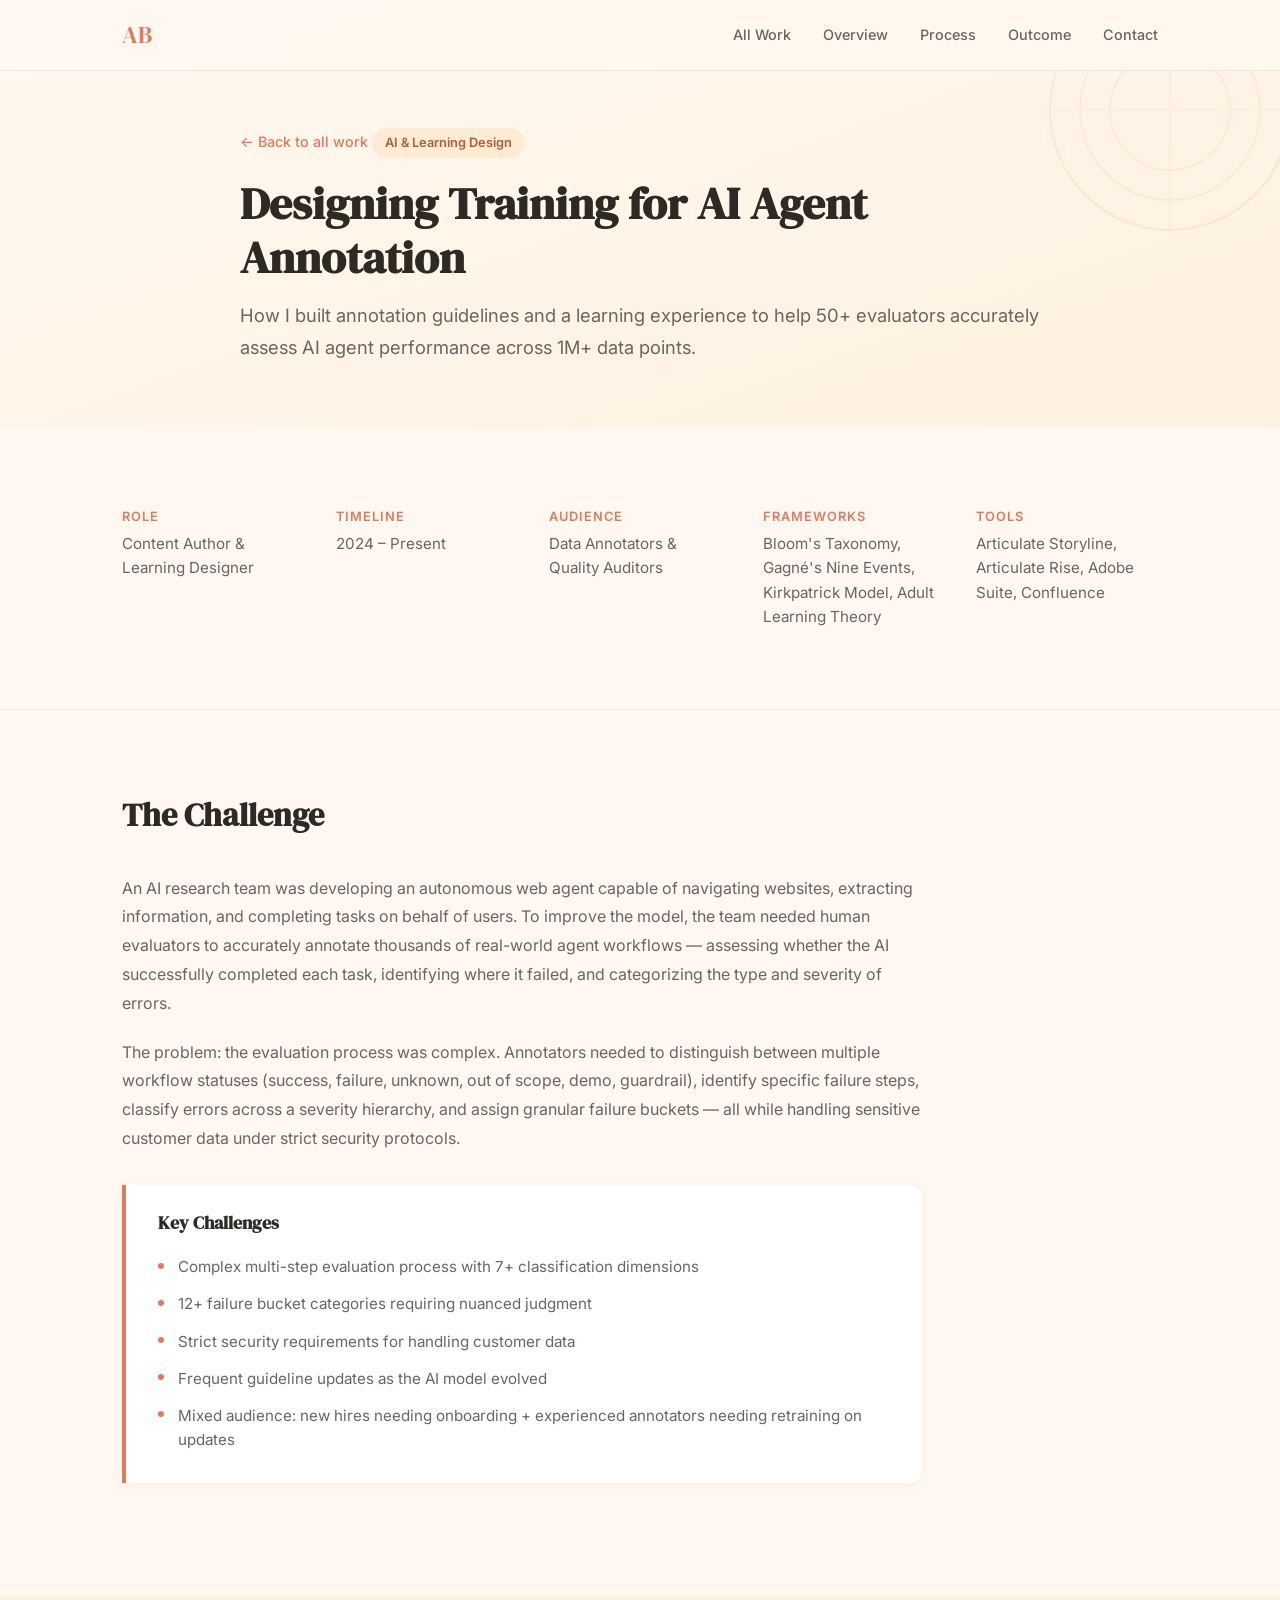
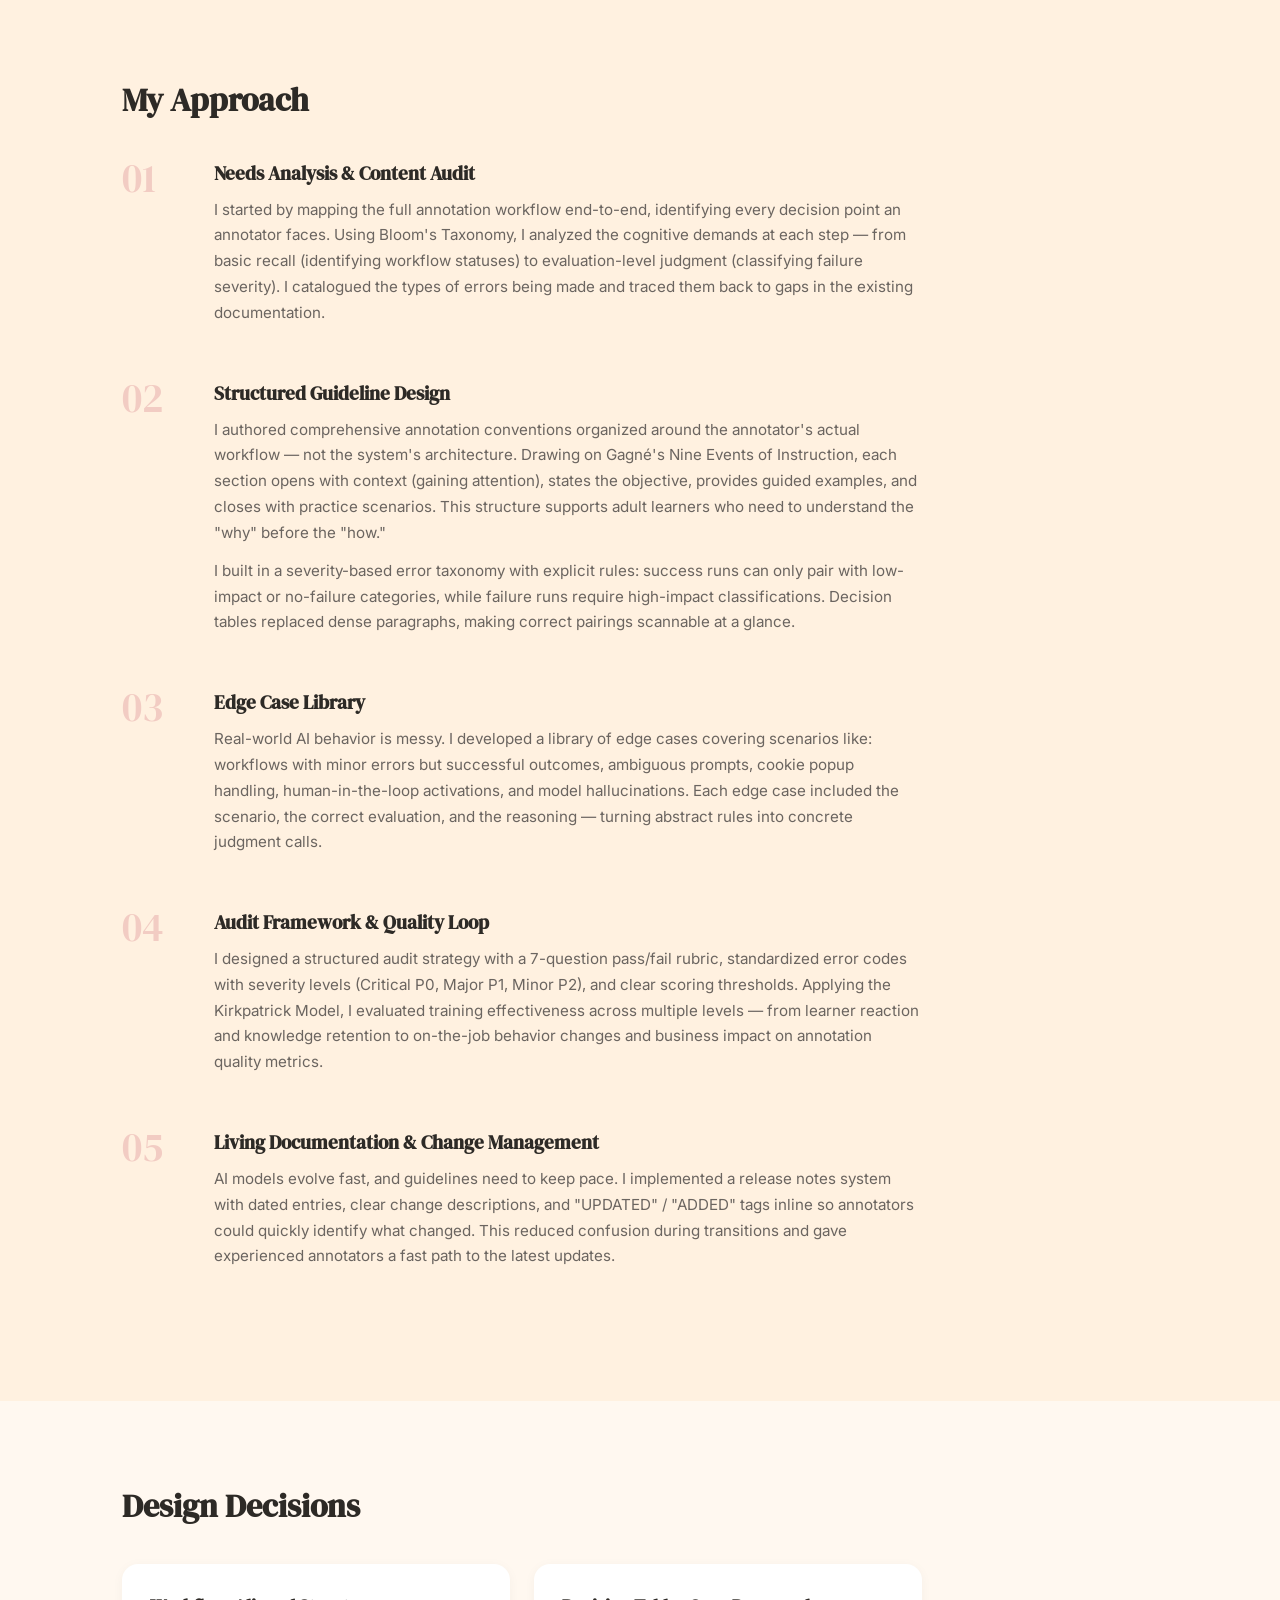
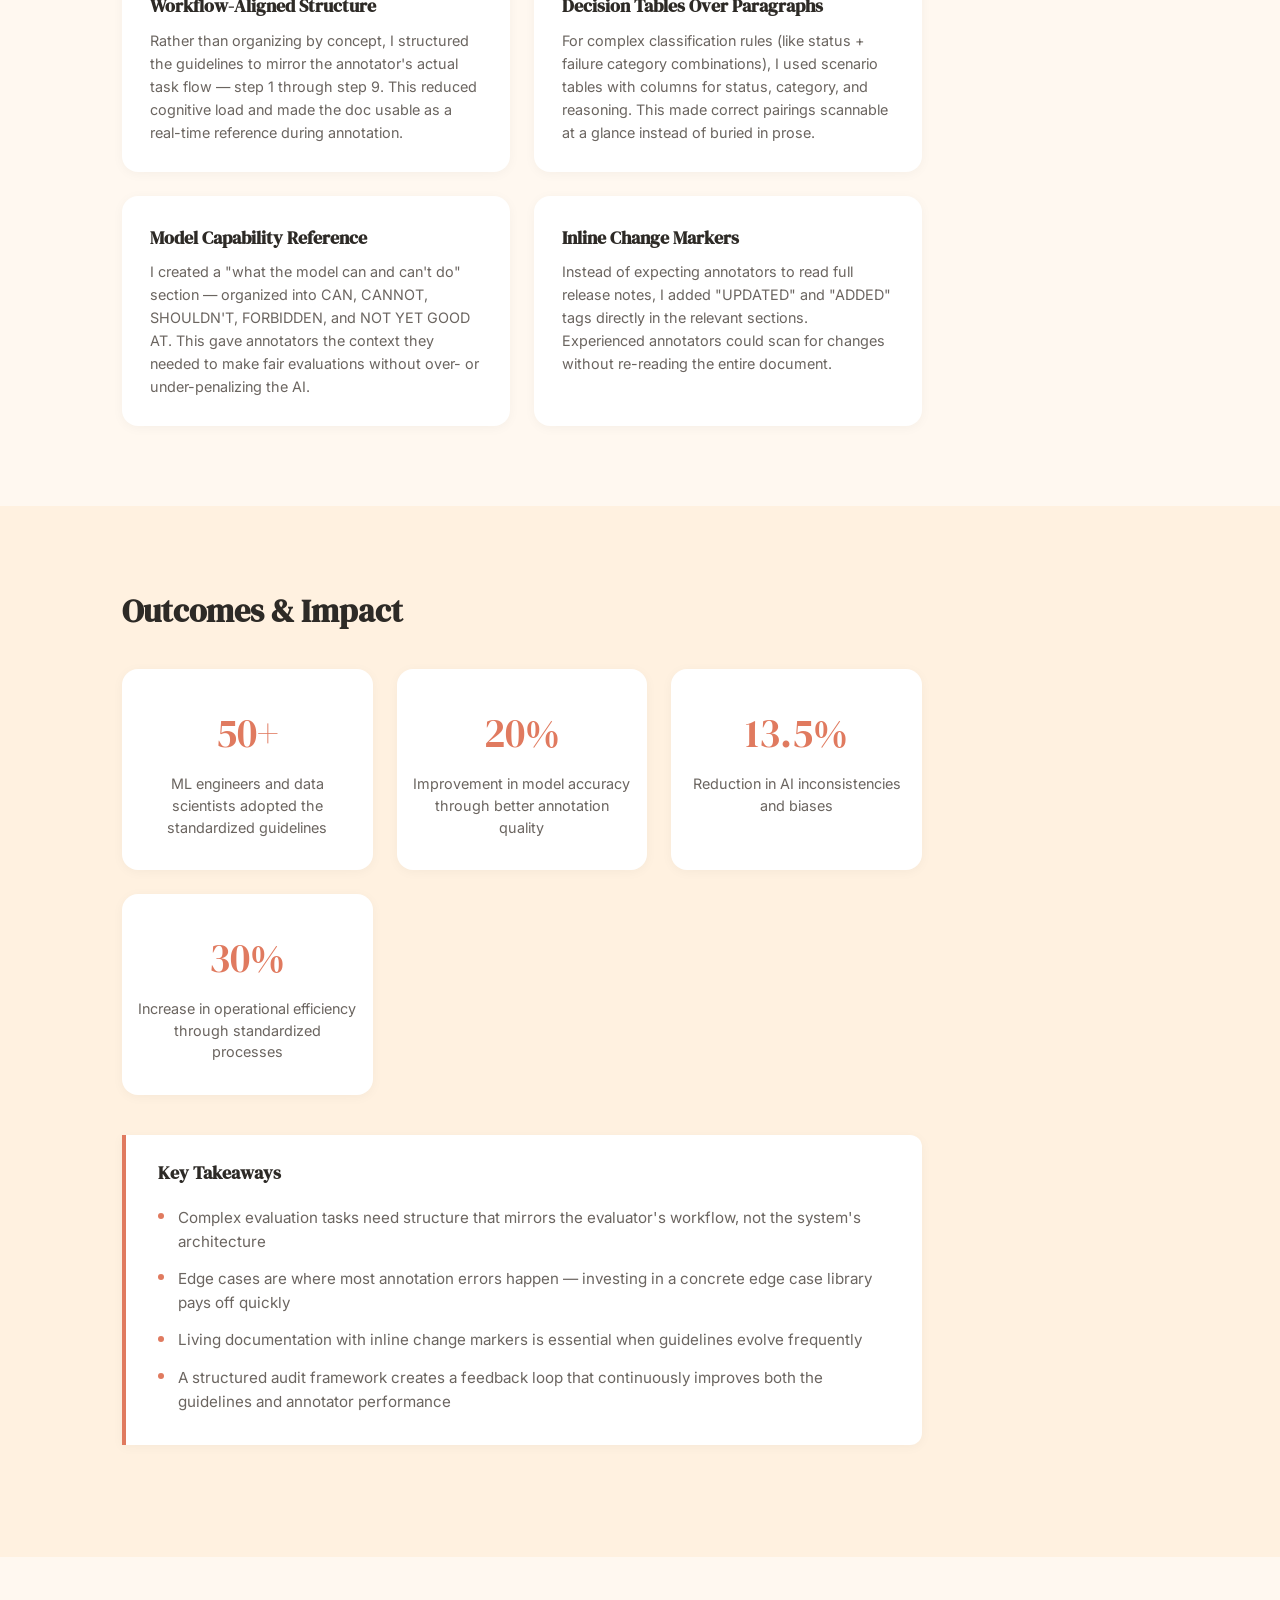
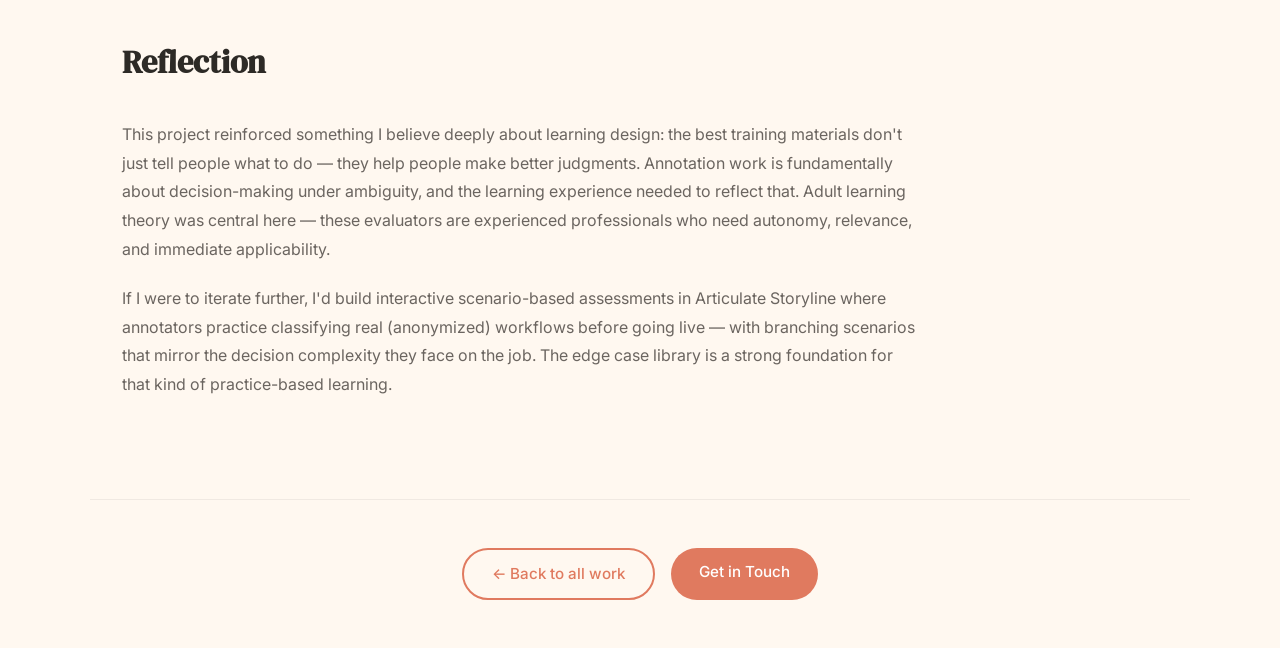
==== case-study-1.html @ 84cfc6dc "Add files via upload" ====
<!DOCTYPE html>
<html lang="en">
<head>
  <meta charset="UTF-8">
  <meta name="viewport" content="width=device-width, initial-scale=1.0">
  <title>Case Study: AI Agent Annotation Training | Anusha Batra</title>
  <link rel="stylesheet" href="styles.css">
  <link rel="stylesheet" href="case-study.css">
  <link rel="preconnect" href="https://fonts.googleapis.com">
  <link rel="preconnect" href="https://fonts.gstatic.com" crossorigin>
  <link href="https://fonts.googleapis.com/css2?family=DM+Serif+Display&family=Inter:wght@400;500;600&display=swap" rel="stylesheet">
</head>
<body>
  <nav class="navbar" aria-label="Main navigation">
    <div class="nav-container">
      <a href="index.html" class="nav-logo">AB</a>
      <ul class="nav-links">
        <li><a href="index.html#work">All Work</a></li>
        <li><a href="#overview">Overview</a></li>
        <li><a href="#process">Process</a></li>
        <li><a href="#outcome">Outcome</a></li>
        <li><a href="index.html#contact">Contact</a></li>
      </ul>
    </div>
  </nav>

  <header class="cs-hero">
    <div class="cs-hero-content">
      <a href="index.html#work" class="cs-back">&larr; Back to all work</a>
      <div class="cs-tag">AI &amp; Learning Design</div>
      <h1 class="cs-title">Designing Training for AI Agent Annotation</h1>
      <p class="cs-subtitle">How I built annotation guidelines and a learning experience to help 50+ evaluators accurately assess AI agent performance across 1M+ data points.</p>
    </div>
  </header>

  <section class="cs-meta">
    <div class="section-container">
      <div class="cs-meta-grid">
        <div class="cs-meta-item">
          <h3 class="cs-meta-label">Role</h3>
          <p>Content Author &amp; Learning Designer</p>
        </div>
        <div class="cs-meta-item">
          <h3 class="cs-meta-label">Timeline</h3>
          <p>2024 &ndash; Present</p>
        </div>
        <div class="cs-meta-item">
          <h3 class="cs-meta-label">Audience</h3>
          <p>Data Annotators &amp; Quality Auditors</p>
        </div>
        <div class="cs-meta-item">
          <h3 class="cs-meta-label">Frameworks</h3>
          <p>Bloom's Taxonomy, Gagn&eacute;'s Nine Events, Kirkpatrick Model, Adult Learning Theory</p>
        </div>
        <div class="cs-meta-item">
          <h3 class="cs-meta-label">Tools</h3>
          <p>Articulate Storyline, Articulate Rise, Adobe Suite, Confluence</p>
        </div>
      </div>
    </div>
  </section>

  <section class="cs-section" id="overview">
    <div class="section-container">
      <h2 class="cs-section-title">The Challenge</h2>
      <div class="cs-content">
        <p>
          An AI research team was developing an autonomous web agent capable of navigating websites, 
          extracting information, and completing tasks on behalf of users. To improve the model, the team 
          needed human evaluators to accurately annotate thousands of real-world agent workflows — assessing 
          whether the AI successfully completed each task, identifying where it failed, and categorizing 
          the type and severity of errors.
        </p>
        <p>
          The problem: the evaluation process was complex. Annotators needed to distinguish between 
          multiple workflow statuses (success, failure, unknown, out of scope, demo, guardrail), 
          identify specific failure steps, classify errors across a severity hierarchy, and assign 
          granular failure buckets — all while handling sensitive customer data under strict security 
          protocols.
        </p>

        <div class="cs-callout">
          <h3>Key Challenges</h3>
          <ul>
            <li>Complex multi-step evaluation process with 7+ classification dimensions</li>
            <li>12+ failure bucket categories requiring nuanced judgment</li>
            <li>Strict security requirements for handling customer data</li>
            <li>Frequent guideline updates as the AI model evolved</li>
            <li>Mixed audience: new hires needing onboarding + experienced annotators needing retraining on updates</li>
          </ul>
        </div>
      </div>
    </div>
  </section>

  <section class="cs-section cs-section-alt" id="process">
    <div class="section-container">
      <h2 class="cs-section-title">My Approach</h2>
      <div class="cs-content">

        <div class="cs-process-step">
          <div class="cs-step-number">01</div>
          <div class="cs-step-content">
            <h3>Needs Analysis &amp; Content Audit</h3>
            <p>
              I started by mapping the full annotation workflow end-to-end, identifying every decision 
              point an annotator faces. Using Bloom's Taxonomy, I analyzed the cognitive demands at each 
              step — from basic recall (identifying workflow statuses) to evaluation-level judgment 
              (classifying failure severity). I catalogued the types of errors being made and traced 
              them back to gaps in the existing documentation.
            </p>
          </div>
        </div>

        <div class="cs-process-step">
          <div class="cs-step-number">02</div>
          <div class="cs-step-content">
            <h3>Structured Guideline Design</h3>
            <p>
              I authored comprehensive annotation conventions organized around the annotator's actual 
              workflow — not the system's architecture. Drawing on Gagn&eacute;'s Nine Events of 
              Instruction, each section opens with context (gaining attention), states the objective, 
              provides guided examples, and closes with practice scenarios. This structure supports 
              adult learners who need to understand the "why" before the "how."
            </p>
            <p>
              I built in a severity-based error taxonomy with explicit rules: success runs can only 
              pair with low-impact or no-failure categories, while failure runs require high-impact 
              classifications. Decision tables replaced dense paragraphs, making correct pairings 
              scannable at a glance.
            </p>
          </div>
        </div>

        <div class="cs-process-step">
          <div class="cs-step-number">03</div>
          <div class="cs-step-content">
            <h3>Edge Case Library</h3>
            <p>
              Real-world AI behavior is messy. I developed a library of edge cases covering scenarios 
              like: workflows with minor errors but successful outcomes, ambiguous prompts, cookie popup 
              handling, human-in-the-loop activations, and model hallucinations. Each edge case included 
              the scenario, the correct evaluation, and the reasoning — turning abstract rules into 
              concrete judgment calls.
            </p>
          </div>
        </div>

        <div class="cs-process-step">
          <div class="cs-step-number">04</div>
          <div class="cs-step-content">
            <h3>Audit Framework &amp; Quality Loop</h3>
            <p>
              I designed a structured audit strategy with a 7-question pass/fail rubric, standardized 
              error codes with severity levels (Critical P0, Major P1, Minor P2), and clear scoring 
              thresholds. Applying the Kirkpatrick Model, I evaluated training effectiveness across 
              multiple levels — from learner reaction and knowledge retention to on-the-job behavior 
              changes and business impact on annotation quality metrics.
            </p>
          </div>
        </div>

        <div class="cs-process-step">
          <div class="cs-step-number">05</div>
          <div class="cs-step-content">
            <h3>Living Documentation &amp; Change Management</h3>
            <p>
              AI models evolve fast, and guidelines need to keep pace. I implemented a release notes 
              system with dated entries, clear change descriptions, and "UPDATED" / "ADDED" tags 
              inline so annotators could quickly identify what changed. This reduced confusion during 
              transitions and gave experienced annotators a fast path to the latest updates.
            </p>
          </div>
        </div>

      </div>
    </div>
  </section>

  <section class="cs-section" id="design">
    <div class="section-container">
      <h2 class="cs-section-title">Design Decisions</h2>
      <div class="cs-content">
        <div class="cs-design-grid">
          <div class="cs-design-card">
            <h3>Workflow-Aligned Structure</h3>
            <p>
              Rather than organizing by concept, I structured the guidelines to mirror the annotator's 
              actual task flow — step 1 through step 9. This reduced cognitive load and made the doc 
              usable as a real-time reference during annotation.
            </p>
          </div>
          <div class="cs-design-card">
            <h3>Decision Tables Over Paragraphs</h3>
            <p>
              For complex classification rules (like status + failure category combinations), I used 
              scenario tables with columns for status, category, and reasoning. This made correct 
              pairings scannable at a glance instead of buried in prose.
            </p>
          </div>
          <div class="cs-design-card">
            <h3>Model Capability Reference</h3>
            <p>
              I created a "what the model can and can't do" section — organized into CAN, CANNOT, 
              SHOULDN'T, FORBIDDEN, and NOT YET GOOD AT. This gave annotators the context they needed 
              to make fair evaluations without over- or under-penalizing the AI.
            </p>
          </div>
          <div class="cs-design-card">
            <h3>Inline Change Markers</h3>
            <p>
              Instead of expecting annotators to read full release notes, I added "UPDATED" and "ADDED" 
              tags directly in the relevant sections. Experienced annotators could scan for changes 
              without re-reading the entire document.
            </p>
          </div>
        </div>
      </div>
    </div>
  </section>

  <section class="cs-section cs-section-alt" id="outcome">
    <div class="section-container">
      <h2 class="cs-section-title">Outcomes &amp; Impact</h2>
      <div class="cs-content">
        <div class="cs-outcomes-grid">
          <div class="cs-outcome-card">
            <div class="cs-outcome-number">50+</div>
            <p>ML engineers and data scientists adopted the standardized guidelines</p>
          </div>
          <div class="cs-outcome-card">
            <div class="cs-outcome-number">20%</div>
            <p>Improvement in model accuracy through better annotation quality</p>
          </div>
          <div class="cs-outcome-card">
            <div class="cs-outcome-number">13.5%</div>
            <p>Reduction in AI inconsistencies and biases</p>
          </div>
          <div class="cs-outcome-card">
            <div class="cs-outcome-number">30%</div>
            <p>Increase in operational efficiency through standardized processes</p>
          </div>
        </div>

        <div class="cs-callout">
          <h3>Key Takeaways</h3>
          <ul>
            <li>Complex evaluation tasks need structure that mirrors the evaluator's workflow, not the system's architecture</li>
            <li>Edge cases are where most annotation errors happen — investing in a concrete edge case library pays off quickly</li>
            <li>Living documentation with inline change markers is essential when guidelines evolve frequently</li>
            <li>A structured audit framework creates a feedback loop that continuously improves both the guidelines and annotator performance</li>
          </ul>
        </div>
      </div>
    </div>
  </section>

  <section class="cs-section">
    <div class="section-container">
      <h2 class="cs-section-title">Reflection</h2>
      <div class="cs-content">
        <p>
          This project reinforced something I believe deeply about learning design: the best training 
          materials don't just tell people what to do — they help people make better judgments. 
          Annotation work is fundamentally about decision-making under ambiguity, and the learning 
          experience needed to reflect that. Adult learning theory was central here — these evaluators 
          are experienced professionals who need autonomy, relevance, and immediate applicability.
        </p>
        <p>
          If I were to iterate further, I'd build interactive scenario-based assessments in 
          Articulate Storyline where annotators practice classifying real (anonymized) workflows 
          before going live — with branching scenarios that mirror the decision complexity they 
          face on the job. The edge case library is a strong foundation for that kind of 
          practice-based learning.
        </p>
      </div>
    </div>
  </section>

  <footer class="cs-footer">
    <div class="section-container">
      <a href="index.html#work" class="btn btn-secondary">&larr; Back to all work</a>
      <a href="index.html#contact" class="btn btn-primary">Get in Touch</a>
    </div>
  </footer>
</body>
</html>
---- styles.css ----
/* === Reset & Base === */
*, *::before, *::after {
  margin: 0;
  padding: 0;
  box-sizing: border-box;
}

:root {
  --color-bg: #FFF8F0;
  --color-bg-warm: #FFF1E0;
  --color-text: #2D2A26;
  --color-text-light: #6B6560;
  --color-accent: #E07A5F;
  --color-accent-hover: #C4603F;
  --color-accent-soft: #F2CCC3;
  --color-card-bg: #FFFFFF;
  --color-tag-bg: #FDEBD3;
  --color-tag-text: #B85C38;
  --font-heading: 'DM Serif Display', serif;
  --font-body: 'Inter', sans-serif;
}

html {
  scroll-behavior: smooth;
}

body {
  font-family: var(--font-body);
  background-color: var(--color-bg);
  color: var(--color-text);
  line-height: 1.6;
}

/* === Navigation === */
.navbar {
  position: fixed;
  top: 0;
  width: 100%;
  background: rgba(255, 248, 240, 0.95);
  backdrop-filter: blur(10px);
  z-index: 100;
  border-bottom: 1px solid rgba(0,0,0,0.06);
}

.nav-container {
  max-width: 1100px;
  margin: 0 auto;
  padding: 1rem 2rem;
  display: flex;
  justify-content: space-between;
  align-items: center;
}

.nav-logo {
  font-family: var(--font-heading);
  font-size: 1.5rem;
  color: var(--color-accent);
  text-decoration: none;
}

.nav-links {
  list-style: none;
  display: flex;
  gap: 2rem;
}

.nav-links a {
  text-decoration: none;
  color: var(--color-text-light);
  font-size: 0.9rem;
  font-weight: 500;
  transition: color 0.2s;
}

.nav-links a:hover {
  color: var(--color-accent);
}

/* === Hero === */
.hero {
  min-height: 100vh;
  display: flex;
  align-items: center;
  justify-content: center;
  padding: 6rem 2rem 4rem;
  background: linear-gradient(160deg, var(--color-bg) 0%, var(--color-bg-warm) 100%);
  position: relative;
  overflow: hidden;
}

/* Desi-inspired paisley corner — top right */
.hero::before {
  content: '';
  position: absolute;
  top: -60px;
  right: -60px;
  width: 400px;
  height: 400px;
  opacity: 0.12;
  background-image: url("data:image/svg+xml,%3Csvg xmlns='http://www.w3.org/2000/svg' viewBox='0 0 200 200'%3E%3Cpath d='M100 10c-30 0-55 20-65 50-8 25 0 55 20 72s50 20 72 5c20-14 33-40 30-67C154 35 130 10 100 10zm0 20c20 0 38 15 43 35 5 22-3 45-22 55-18 10-40 8-53-5s-18-35-10-55C65 42 82 30 100 30z' fill='%23E07A5F'/%3E%3Ccircle cx='100' cy='75' r='12' fill='%23E07A5F'/%3E%3Cpath d='M100 55c-5 0-10 4-12 10-2 5 0 12 5 15s12 4 15 0 5-10 3-16c-2-5-6-9-11-9z' fill='%23E07A5F'/%3E%3Cpath d='M70 120c10 15 30 20 50 15' stroke='%23E07A5F' fill='none' stroke-width='2'/%3E%3Cpath d='M60 140c15 15 40 20 60 10' stroke='%23E07A5F' fill='none' stroke-width='1.5'/%3E%3C/svg%3E");
  background-repeat: no-repeat;
  background-size: contain;
  pointer-events: none;
}

/* Desi-inspired motif — bottom left */
.hero::after {
  content: '';
  position: absolute;
  bottom: -40px;
  left: -40px;
  width: 300px;
  height: 300px;
  opacity: 0.1;
  background-image: url("data:image/svg+xml,%3Csvg xmlns='http://www.w3.org/2000/svg' viewBox='0 0 200 200'%3E%3Ccircle cx='100' cy='100' r='80' stroke='%23E07A5F' fill='none' stroke-width='1.5'/%3E%3Ccircle cx='100' cy='100' r='60' stroke='%23E07A5F' fill='none' stroke-width='1'/%3E%3Ccircle cx='100' cy='100' r='40' stroke='%23E07A5F' fill='none' stroke-width='1'/%3E%3Ccircle cx='100' cy='100' r='20' stroke='%23E07A5F' fill='none' stroke-width='1'/%3E%3Cpath d='M100 20 L100 180 M20 100 L180 100 M35 35 L165 165 M165 35 L35 165' stroke='%23E07A5F' fill='none' stroke-width='0.8'/%3E%3Ccircle cx='100' cy='20' r='4' fill='%23E07A5F'/%3E%3Ccircle cx='100' cy='180' r='4' fill='%23E07A5F'/%3E%3Ccircle cx='20' cy='100' r='4' fill='%23E07A5F'/%3E%3Ccircle cx='180' cy='100' r='4' fill='%23E07A5F'/%3E%3Ccircle cx='35' cy='35' r='3' fill='%23E07A5F'/%3E%3Ccircle cx='165' cy='165' r='3' fill='%23E07A5F'/%3E%3Ccircle cx='165' cy='35' r='3' fill='%23E07A5F'/%3E%3Ccircle cx='35' cy='165' r='3' fill='%23E07A5F'/%3E%3C/svg%3E");
  background-repeat: no-repeat;
  background-size: contain;
  pointer-events: none;
  transform: rotate(15deg);
}

.hero-content {
  max-width: 700px;
  text-align: center;
}

.hero-greeting {
  font-size: 1.1rem;
  color: var(--color-accent);
  font-weight: 500;
  margin-bottom: 0.5rem;
}

.hero-name {
  font-family: var(--font-heading);
  font-size: 3.5rem;
  color: var(--color-text);
  margin-bottom: 0.5rem;
  line-height: 1.2;
}

.hero-title {
  font-size: 1.25rem;
  color: var(--color-accent);
  font-weight: 500;
  margin-bottom: 1.5rem;
}

.hero-bio {
  font-size: 1.05rem;
  color: var(--color-text-light);
  line-height: 1.8;
  margin-bottom: 2rem;
}

.hero-cta {
  display: flex;
  gap: 1rem;
  justify-content: center;
  flex-wrap: wrap;
}

/* === Buttons === */
.btn {
  display: inline-block;
  padding: 0.75rem 1.75rem;
  border-radius: 50px;
  text-decoration: none;
  font-size: 0.95rem;
  font-weight: 500;
  transition: all 0.2s;
}

.btn-primary {
  background: var(--color-accent);
  color: #fff;
}

.btn-primary:hover {
  background: var(--color-accent-hover);
  transform: translateY(-1px);
}

.btn-secondary {
  background: transparent;
  color: var(--color-accent);
  border: 2px solid var(--color-accent);
}

.btn-secondary:hover {
  background: var(--color-accent);
  color: #fff;
  transform: translateY(-1px);
}

/* === Sections === */
.section-container {
  max-width: 1100px;
  margin: 0 auto;
  padding: 5rem 2rem;
}

.section-title {
  font-family: var(--font-heading);
  font-size: 2.2rem;
  text-align: center;
  margin-bottom: 0.75rem;
  color: var(--color-text);
}

.section-subtitle {
  text-align: center;
  color: var(--color-text-light);
  margin-bottom: 3rem;
  font-size: 1.05rem;
}

/* === About Me === */
.about-me {
  background: var(--color-bg);
  position: relative;
  overflow: hidden;
}

/* Chai cup — right side */
.about-me::before {
  content: '';
  position: absolute;
  top: 30px;
  right: 40px;
  width: 160px;
  height: 160px;
  opacity: 0.2;
  background-image: url("data:image/svg+xml,%3Csvg xmlns='http://www.w3.org/2000/svg' viewBox='0 0 200 200'%3E%3C!-- saucer --%3E%3Cellipse cx='90' cy='170' rx='65' ry='12' fill='%23E07A5F'/%3E%3Cellipse cx='90' cy='167' rx='55' ry='8' fill='%23fff'/%3E%3C!-- cup body --%3E%3Cpath d='M50 100 Q48 145 60 160 Q75 172 105 172 Q120 172 130 160 Q142 145 140 100 Z' fill='%23E07A5F'/%3E%3Cpath d='M55 105 Q53 140 65 155 Q78 165 102 165 Q116 165 125 155 Q137 140 135 105 Z' fill='%23fff'/%3E%3C!-- handle --%3E%3Cpath d='M140 115 Q165 118 165 138 Q165 158 140 155' stroke='%23E07A5F' fill='none' stroke-width='5' stroke-linecap='round'/%3E%3C!-- steam --%3E%3Cpath d='M75 95 Q72 75 80 60 Q88 45 82 30' stroke='%23E07A5F' fill='none' stroke-width='2' stroke-linecap='round' opacity='0.5'/%3E%3Cpath d='M95 92 Q92 70 100 55 Q108 40 102 25' stroke='%23E07A5F' fill='none' stroke-width='2' stroke-linecap='round' opacity='0.4'/%3E%3Cpath d='M115 95 Q112 78 118 63 Q124 48 118 35' stroke='%23E07A5F' fill='none' stroke-width='2' stroke-linecap='round' opacity='0.3'/%3E%3C/svg%3E");
  background-repeat: no-repeat;
  background-size: contain;
  pointer-events: none;
}

/* Stacked books — bottom left */
.about-me::after {
  content: '';
  position: absolute;
  bottom: 10px;
  left: 25px;
  width: 200px;
  height: 200px;
  opacity: 0.18;
  background-image: url("data:image/svg+xml,%3Csvg xmlns='http://www.w3.org/2000/svg' viewBox='0 0 220 220'%3E%3C!-- standing book 1 tall --%3E%3Crect x='20' y='40' width='18' height='140' rx='2' fill='%23E07A5F'/%3E%3Crect x='23' y='45' width='12' height='130' rx='1' fill='%23fff' opacity='0.25'/%3E%3Cline x1='29' y1='55' x2='29' y2='80' stroke='%23fff' stroke-width='1' opacity='0.4'/%3E%3C!-- standing book 2 medium --%3E%3Crect x='42' y='60' width='20' height='120' rx='2' fill='%23E07A5F' opacity='0.85'/%3E%3Crect x='45' y='65' width='14' height='110' rx='1' fill='%23fff' opacity='0.25'/%3E%3Cline x1='52' y1='75' x2='52' y2='95' stroke='%23fff' stroke-width='1' opacity='0.4'/%3E%3C!-- standing book 3 tallest --%3E%3Crect x='66' y='30' width='16' height='150' rx='2' fill='%23E07A5F' opacity='0.7'/%3E%3Crect x='69' y='35' width='10' height='140' rx='1' fill='%23fff' opacity='0.25'/%3E%3C!-- standing book 4 short --%3E%3Crect x='86' y='80' width='22' height='100' rx='2' fill='%23E07A5F' opacity='0.9'/%3E%3Crect x='89' y='85' width='16' height='90' rx='1' fill='%23fff' opacity='0.25'/%3E%3Cline x1='97' y1='95' x2='97' y2='115' stroke='%23fff' stroke-width='1' opacity='0.4'/%3E%3C!-- standing book 5 leaning slightly --%3E%3Crect x='110' y='45' width='17' height='135' rx='2' fill='%23E07A5F' opacity='0.75' transform='rotate(3 118 112)'/%3E%3Crect x='113' y='50' width='11' height='125' rx='1' fill='%23fff' opacity='0.25' transform='rotate(3 118 112)'/%3E%3C!-- one book leaning against the row --%3E%3Crect x='130' y='55' width='16' height='130' rx='2' fill='%23E07A5F' opacity='0.6' transform='rotate(12 138 120)'/%3E%3Crect x='133' y='60' width='10' height='120' rx='1' fill='%23fff' opacity='0.2' transform='rotate(12 138 120)'/%3E%3C!-- shelf line --%3E%3Cline x1='10' y1='180' x2='175' y2='180' stroke='%23E07A5F' stroke-width='2' opacity='0.5'/%3E%3C/svg%3E");
  background-repeat: no-repeat;
  background-size: contain;
  pointer-events: none;
}

.about-grid {
  max-width: 700px;
}

.about-text p {
  color: var(--color-text-light);
  font-size: 1rem;
  line-height: 1.8;
  margin-bottom: 1rem;
}

.about-text p:last-child {
  margin-bottom: 0;
}

/* === Design Process === */
.process {
  background: var(--color-bg);
  position: relative;
  overflow: hidden;
}

.process::before {
  content: '';
  position: absolute;
  top: -30px;
  right: -30px;
  width: 200px;
  height: 200px;
  opacity: 0.07;
  background-image: url("data:image/svg+xml,%3Csvg xmlns='http://www.w3.org/2000/svg' viewBox='0 0 100 100'%3E%3Cpath d='M50 90 Q25 70 25 45 Q25 20 50 10 Q75 20 75 45 Q75 70 50 90z' stroke='%23E07A5F' fill='none' stroke-width='1.2'/%3E%3Cpath d='M50 75 Q35 60 35 45 Q35 28 50 22 Q65 28 65 45 Q65 60 50 75z' stroke='%23E07A5F' fill='none' stroke-width='0.8'/%3E%3Ccircle cx='50' cy='45' r='5' fill='%23E07A5F'/%3E%3C/svg%3E");
  background-repeat: no-repeat;
  background-size: contain;
  pointer-events: none;
}

.process-track {
  display: flex;
  align-items: flex-start;
  justify-content: center;
  gap: 0;
  margin-top: 2rem;
  flex-wrap: wrap;
}

.process-step {
  display: flex;
  flex-direction: column;
  align-items: center;
  text-align: center;
  max-width: 170px;
  flex: 0 0 auto;
}

.process-icon {
  width: 64px;
  height: 64px;
  border-radius: 50%;
  background: var(--color-bg-warm);
  display: flex;
  align-items: center;
  justify-content: center;
  margin-bottom: 1rem;
  color: var(--color-accent);
  transition: transform 0.2s, background 0.2s;
}

.process-icon svg {
  width: 32px;
  height: 32px;
}

.process-step:hover .process-icon {
  transform: scale(1.1);
  background: var(--color-accent-soft);
}

.process-label {
  font-family: var(--font-heading);
  font-size: 1.1rem;
  margin-bottom: 0.4rem;
  color: var(--color-text);
}

.process-desc {
  font-size: 0.85rem;
  color: var(--color-text-light);
  line-height: 1.5;
}

.process-connector {
  width: 40px;
  height: 2px;
  background: var(--color-accent-soft);
  margin-top: 32px;
  flex-shrink: 0;
}

@media (max-width: 768px) {
  .process-track {
    flex-direction: column;
    align-items: center;
    gap: 1rem;
  }

  .process-connector {
    width: 2px;
    height: 30px;
    margin-top: 0;
  }

  .process-step {
    max-width: 250px;
  }
}

/* === Case Studies === */
.work {
  background: var(--color-bg-warm);
  position: relative;
  overflow: hidden;
}

/* Repeating jali / jaali lattice pattern across work section */
.work::before {
  content: '';
  position: absolute;
  top: 0;
  left: 0;
  width: 100%;
  height: 100%;
  opacity: 0.07;
  background-image: url("data:image/svg+xml,%3Csvg xmlns='http://www.w3.org/2000/svg' width='80' height='80' viewBox='0 0 80 80'%3E%3Cpath d='M40 0 C40 22 22 40 0 40 C22 40 40 58 40 80 C40 58 58 40 80 40 C58 40 40 22 40 0z' fill='%23E07A5F'/%3E%3C/svg%3E");
  background-size: 80px 80px;
  pointer-events: none;
}

.case-studies-grid {
  display: grid;
  grid-template-columns: repeat(auto-fit, minmax(300px, 1fr));
  gap: 2rem;
}

.case-card {
  background: var(--color-card-bg);
  border-radius: 16px;
  padding: 2rem;
  transition: transform 0.2s, box-shadow 0.2s;
  box-shadow: 0 2px 12px rgba(0,0,0,0.04);
}

.case-card:hover {
  transform: translateY(-4px);
  box-shadow: 0 8px 24px rgba(0,0,0,0.08);
}

.case-tag {
  display: inline-block;
  background: var(--color-tag-bg);
  color: var(--color-tag-text);
  font-size: 0.8rem;
  font-weight: 600;
  padding: 0.3rem 0.8rem;
  border-radius: 20px;
  margin-bottom: 1rem;
}

.case-title {
  font-family: var(--font-heading);
  font-size: 1.3rem;
  margin-bottom: 0.75rem;
}

.case-summary {
  color: var(--color-text-light);
  font-size: 0.95rem;
  line-height: 1.7;
  margin-bottom: 1rem;
}

.case-link {
  color: var(--color-accent);
  font-weight: 500;
  font-size: 0.9rem;
}

/* === Skills === */
.skills {
  position: relative;
  overflow: hidden;
}

/* Mehndi-inspired vine pattern — top left */
.skills::before {
  content: '';
  position: absolute;
  top: 20px;
  left: -20px;
  width: 280px;
  height: 280px;
  opacity: 0.08;
  background-image: url("data:image/svg+xml,%3Csvg xmlns='http://www.w3.org/2000/svg' viewBox='0 0 200 200'%3E%3Cpath d='M30 180 Q50 140 40 100 Q30 60 60 40 Q90 20 100 60 Q110 20 140 40 Q170 60 160 100 Q150 140 170 180' stroke='%23E07A5F' fill='none' stroke-width='1.5'/%3E%3Ccircle cx='60' cy='40' r='5' fill='%23E07A5F'/%3E%3Ccircle cx='140' cy='40' r='5' fill='%23E07A5F'/%3E%3Ccircle cx='100' cy='60' r='6' fill='%23E07A5F'/%3E%3Cpath d='M80 80 Q100 70 120 80' stroke='%23E07A5F' fill='none' stroke-width='1'/%3E%3Cpath d='M70 110 Q100 95 130 110' stroke='%23E07A5F' fill='none' stroke-width='1'/%3E%3Cpath d='M60 140 Q100 120 140 140' stroke='%23E07A5F' fill='none' stroke-width='1'/%3E%3Ccircle cx='40' cy='100' r='3' fill='%23E07A5F'/%3E%3Ccircle cx='160' cy='100' r='3' fill='%23E07A5F'/%3E%3Ccircle cx='100' cy='150' r='4' fill='%23E07A5F'/%3E%3C/svg%3E");
  background-repeat: no-repeat;
  background-size: contain;
  pointer-events: none;
}

/* Lotus motif — bottom right */
.skills::after {
  content: '';
  position: absolute;
  bottom: -30px;
  right: -20px;
  width: 220px;
  height: 220px;
  opacity: 0.07;
  background-image: url("data:image/svg+xml,%3Csvg xmlns='http://www.w3.org/2000/svg' viewBox='0 0 200 200'%3E%3Cpath d='M100 140 Q80 100 100 60 Q120 100 100 140z' fill='%23E07A5F'/%3E%3Cpath d='M100 140 Q60 110 70 60 Q90 90 100 140z' fill='%23E07A5F'/%3E%3Cpath d='M100 140 Q140 110 130 60 Q110 90 100 140z' fill='%23E07A5F'/%3E%3Cpath d='M100 140 Q40 120 40 80 Q70 100 100 140z' fill='%23E07A5F'/%3E%3Cpath d='M100 140 Q160 120 160 80 Q130 100 100 140z' fill='%23E07A5F'/%3E%3Ccircle cx='100' cy='55' r='4' fill='%23E07A5F'/%3E%3C/svg%3E");
  background-repeat: no-repeat;
  background-size: contain;
  pointer-events: none;
}

.skills-grid {
  display: grid;
  grid-template-columns: repeat(auto-fit, minmax(250px, 1fr));
  gap: 2rem;
  margin-top: 2rem;
}

.skill-group {
  background: var(--color-card-bg);
  border-radius: 16px;
  padding: 2rem;
  box-shadow: 0 2px 12px rgba(0,0,0,0.04);
}

.skill-group-title {
  font-family: var(--font-heading);
  font-size: 1.15rem;
  margin-bottom: 1rem;
  color: var(--color-accent);
}

.skill-list {
  list-style: none;
}

.skill-list li {
  padding: 0.4rem 0;
  color: var(--color-text-light);
  font-size: 0.95rem;
  border-bottom: 1px solid rgba(0,0,0,0.04);
}

.skill-list li:last-child {
  border-bottom: none;
}

/* === Experience Timeline === */
.experience {
  background: var(--color-bg-warm);
  position: relative;
  overflow: hidden;
}

/* Paisley vine — top left of experience */
.experience::before {
  content: '';
  position: absolute;
  top: 10px;
  left: -30px;
  width: 200px;
  height: 200px;
  opacity: 0.08;
  background-image: url("data:image/svg+xml,%3Csvg xmlns='http://www.w3.org/2000/svg' viewBox='0 0 200 200'%3E%3Cpath d='M100 180 Q60 150 50 100 Q40 50 80 30 Q120 10 140 50 Q160 90 130 130 Q100 170 100 180z' stroke='%23E07A5F' fill='none' stroke-width='1.5'/%3E%3Cpath d='M100 160 Q70 140 65 100 Q60 60 90 45 Q120 30 130 60 Q140 90 120 120 Q100 150 100 160z' stroke='%23E07A5F' fill='none' stroke-width='1'/%3E%3Ccircle cx='90' cy='70' r='5' fill='%23E07A5F'/%3E%3Ccircle cx='110' cy='90' r='3' fill='%23E07A5F'/%3E%3C/svg%3E");
  background-repeat: no-repeat;
  background-size: contain;
  pointer-events: none;
}

/* Small rangoli-inspired dots pattern */
.experience::after {
  content: '';
  position: absolute;
  bottom: 20px;
  right: 30px;
  width: 250px;
  height: 250px;
  opacity: 0.1;
  background-image: url("data:image/svg+xml,%3Csvg xmlns='http://www.w3.org/2000/svg' viewBox='0 0 100 100'%3E%3Ccircle cx='50' cy='50' r='3' fill='%23E07A5F'/%3E%3Ccircle cx='50' cy='30' r='2.5' fill='%23E07A5F'/%3E%3Ccircle cx='50' cy='70' r='2.5' fill='%23E07A5F'/%3E%3Ccircle cx='30' cy='50' r='2.5' fill='%23E07A5F'/%3E%3Ccircle cx='70' cy='50' r='2.5' fill='%23E07A5F'/%3E%3Ccircle cx='36' cy='36' r='2' fill='%23E07A5F'/%3E%3Ccircle cx='64' cy='36' r='2' fill='%23E07A5F'/%3E%3Ccircle cx='36' cy='64' r='2' fill='%23E07A5F'/%3E%3Ccircle cx='64' cy='64' r='2' fill='%23E07A5F'/%3E%3Ccircle cx='50' cy='15' r='1.5' fill='%23E07A5F'/%3E%3Ccircle cx='50' cy='85' r='1.5' fill='%23E07A5F'/%3E%3Ccircle cx='15' cy='50' r='1.5' fill='%23E07A5F'/%3E%3Ccircle cx='85' cy='50' r='1.5' fill='%23E07A5F'/%3E%3C/svg%3E");
  background-repeat: no-repeat;
  background-size: contain;
  pointer-events: none;
}

.timeline {
  max-width: 600px;
  margin: 2rem auto 0;
}

.timeline-item {
  padding: 1.5rem 0;
  border-bottom: 1px solid rgba(0,0,0,0.06);
}

.timeline-item:last-child {
  border-bottom: none;
}

.timeline-date {
  font-size: 0.85rem;
  color: var(--color-accent);
  font-weight: 500;
  margin-bottom: 0.25rem;
}

.timeline-role {
  font-family: var(--font-heading);
  font-size: 1.15rem;
  margin-bottom: 0.2rem;
}

.timeline-company {
  color: var(--color-text-light);
  font-size: 0.95rem;
}

.timeline-desc {
  color: var(--color-text-light);
  font-size: 0.85rem;
  margin-top: 0.4rem;
  line-height: 1.5;
  opacity: 0.85;
}

/* === Education === */
.education {
  position: relative;
  overflow: hidden;
}

/* Diya / lamp motif — center background */
.education::before {
  content: '';
  position: absolute;
  top: 50%;
  left: 50%;
  transform: translate(-50%, -50%);
  width: 300px;
  height: 300px;
  opacity: 0.05;
  background-image: url("data:image/svg+xml,%3Csvg xmlns='http://www.w3.org/2000/svg' viewBox='0 0 200 200'%3E%3Cellipse cx='100' cy='140' rx='50' ry='15' stroke='%23E07A5F' fill='none' stroke-width='1.5'/%3E%3Cpath d='M70 140 Q60 100 80 70 Q100 40 120 70 Q140 100 130 140' stroke='%23E07A5F' fill='none' stroke-width='1.5'/%3E%3Cpath d='M100 70 L100 40 M95 45 Q100 30 105 45' stroke='%23E07A5F' fill='none' stroke-width='1'/%3E%3Ccircle cx='100' cy='30' r='6' fill='%23E07A5F'/%3E%3Cpath d='M85 100 Q100 90 115 100' stroke='%23E07A5F' fill='none' stroke-width='0.8'/%3E%3Cpath d='M80 115 Q100 105 120 115' stroke='%23E07A5F' fill='none' stroke-width='0.8'/%3E%3C/svg%3E");
  background-repeat: no-repeat;
  background-size: contain;
  pointer-events: none;
}

/* Small paisley — right side */
.education::after {
  content: '';
  position: absolute;
  top: 10px;
  right: 20px;
  width: 150px;
  height: 150px;
  opacity: 0.07;
  background-image: url("data:image/svg+xml,%3Csvg xmlns='http://www.w3.org/2000/svg' viewBox='0 0 100 100'%3E%3Cpath d='M50 90 Q25 70 25 45 Q25 20 50 10 Q75 20 75 45 Q75 70 50 90z' stroke='%23E07A5F' fill='none' stroke-width='1.2'/%3E%3Cpath d='M50 75 Q35 60 35 45 Q35 28 50 22 Q65 28 65 45 Q65 60 50 75z' stroke='%23E07A5F' fill='none' stroke-width='0.8'/%3E%3Ccircle cx='50' cy='45' r='5' fill='%23E07A5F'/%3E%3C/svg%3E");
  background-repeat: no-repeat;
  background-size: contain;
  pointer-events: none;
}

.edu-grid {
  display: grid;
  grid-template-columns: repeat(auto-fit, minmax(300px, 1fr));
  gap: 2rem;
  margin-top: 2rem;
}

.edu-item {
  text-align: center;
}

.edu-degree {
  font-family: var(--font-heading);
  font-size: 1.15rem;
  margin-bottom: 0.3rem;
}

.edu-school {
  color: var(--color-text-light);
  font-size: 0.95rem;
}

.edu-note {
  color: var(--color-accent);
  font-size: 0.85rem;
  font-weight: 500;
  margin-top: 0.3rem;
}

/* === Brands === */
.brands {
  position: relative;
  overflow: hidden;
}

.brands-grid {
  display: flex;
  flex-wrap: wrap;
  justify-content: center;
  align-items: center;
  gap: 2.5rem 3.5rem;
  margin-top: 2.5rem;
}

.brand-item {
  font-family: var(--font-heading);
  font-size: 1.4rem;
  color: var(--color-text);
  opacity: 0.55;
  transition: opacity 0.3s;
  white-space: nowrap;
  animation: brandFloat 4s ease-in-out infinite;
}

.brand-item:nth-child(1) { animation-delay: 0s; }
.brand-item:nth-child(2) { animation-delay: 0.7s; }
.brand-item:nth-child(3) { animation-delay: 1.4s; }
.brand-item:nth-child(4) { animation-delay: 2.1s; }
.brand-item:nth-child(5) { animation-delay: 2.8s; }
.brand-item:nth-child(6) { animation-delay: 3.5s; }

.brand-item:hover {
  opacity: 0.85;
}

@keyframes brandFloat {
  0%, 100% { transform: translateY(0); }
  50% { transform: translateY(-6px); }
}

/* === Footer === */
.footer {
  background: var(--color-text);
  color: #fff;
  position: relative;
  overflow: hidden;
}

/* Subtle mandala in footer — left corner */
.footer::before {
  content: '';
  position: absolute;
  top: -50px;
  left: -50px;
  width: 250px;
  height: 250px;
  opacity: 0.08;
  background-image: url("data:image/svg+xml,%3Csvg xmlns='http://www.w3.org/2000/svg' viewBox='0 0 200 200'%3E%3Ccircle cx='100' cy='100' r='90' stroke='%23fff' fill='none' stroke-width='1'/%3E%3Ccircle cx='100' cy='100' r='70' stroke='%23fff' fill='none' stroke-width='1'/%3E%3Ccircle cx='100' cy='100' r='50' stroke='%23fff' fill='none' stroke-width='1'/%3E%3Cpath d='M100 10 Q130 50 100 100 Q70 50 100 10z' fill='%23fff'/%3E%3Cpath d='M100 190 Q130 150 100 100 Q70 150 100 190z' fill='%23fff'/%3E%3Cpath d='M10 100 Q50 130 100 100 Q50 70 10 100z' fill='%23fff'/%3E%3Cpath d='M190 100 Q150 130 100 100 Q150 70 190 100z' fill='%23fff'/%3E%3C/svg%3E");
  background-repeat: no-repeat;
  background-size: contain;
  pointer-events: none;
}

/* Rangoli star — right corner */
.footer::after {
  content: '';
  position: absolute;
  bottom: -40px;
  right: -40px;
  width: 220px;
  height: 220px;
  opacity: 0.06;
  background-image: url("data:image/svg+xml,%3Csvg xmlns='http://www.w3.org/2000/svg' viewBox='0 0 200 200'%3E%3Cpolygon points='100,10 120,80 190,80 135,120 155,190 100,150 45,190 65,120 10,80 80,80' stroke='%23fff' fill='none' stroke-width='1'/%3E%3Cpolygon points='100,30 115,80 170,80 125,110 140,170 100,140 60,170 75,110 30,80 85,80' stroke='%23fff' fill='none' stroke-width='0.8'/%3E%3Ccircle cx='100' cy='100' r='10' stroke='%23fff' fill='none' stroke-width='1'/%3E%3Ccircle cx='100' cy='100' r='4' fill='%23fff'/%3E%3C/svg%3E");
  background-repeat: no-repeat;
  background-size: contain;
  pointer-events: none;
}

.footer .section-title {
  color: #fff;
}

.footer-text {
  text-align: center;
  color: rgba(255,255,255,0.7);
  margin-bottom: 2rem;
  font-size: 1.05rem;
}

.footer-links {
  display: flex;
  gap: 1rem;
  justify-content: center;
  flex-wrap: wrap;
  margin-bottom: 3rem;
}

.footer .btn-primary {
  background: var(--color-accent);
}

.footer .btn-secondary {
  color: #fff;
  border-color: rgba(255,255,255,0.3);
}

.footer .btn-secondary:hover {
  background: rgba(255,255,255,0.1);
  color: #fff;
}

.footer-copy {
  text-align: center;
  font-size: 0.8rem;
  color: rgba(255,255,255,0.4);
}

/* === Responsive === */
@media (max-width: 768px) {
  .hero-name {
    font-size: 2.5rem;
  }

  .nav-links {
    gap: 1rem;
  }

  .nav-links a {
    font-size: 0.8rem;
  }

  .section-container {
    padding: 3rem 1.25rem;
  }

  .case-studies-grid {
    grid-template-columns: 1fr;
  }
}

@media (max-width: 480px) {
  .hero-name {
    font-size: 2rem;
  }

  .nav-container {
    padding: 0.75rem 1rem;
  }

  .hero {
    padding: 5rem 1.25rem 3rem;
  }
}

/* === Extra Motifs === */
.motif {
  position: absolute;
  pointer-events: none;
  background-repeat: no-repeat;
  background-size: contain;
}

/* Process section — paisley top-left, small mandala bottom-right */
.motif-process-1 {
  top: 10px;
  left: -20px;
  width: 160px;
  height: 160px;
  opacity: 0.08;
  background-image: url("data:image/svg+xml,%3Csvg xmlns='http://www.w3.org/2000/svg' viewBox='0 0 100 100'%3E%3Cpath d='M50 90 Q25 70 25 45 Q25 20 50 10 Q75 20 75 45 Q75 70 50 90z' stroke='%23E07A5F' fill='none' stroke-width='1.2'/%3E%3Cpath d='M50 75 Q35 60 35 45 Q35 28 50 22 Q65 28 65 45 Q65 60 50 75z' stroke='%23E07A5F' fill='none' stroke-width='0.8'/%3E%3Ccircle cx='50' cy='45' r='5' fill='%23E07A5F'/%3E%3C/svg%3E");
}

.motif-process-2 {
  bottom: 15px;
  right: 20px;
  width: 140px;
  height: 140px;
  opacity: 0.07;
  background-image: url("data:image/svg+xml,%3Csvg xmlns='http://www.w3.org/2000/svg' viewBox='0 0 100 100'%3E%3Ccircle cx='50' cy='50' r='40' stroke='%23E07A5F' fill='none' stroke-width='1'/%3E%3Ccircle cx='50' cy='50' r='28' stroke='%23E07A5F' fill='none' stroke-width='0.8'/%3E%3Ccircle cx='50' cy='50' r='16' stroke='%23E07A5F' fill='none' stroke-width='0.8'/%3E%3Cpath d='M50 10 L50 90 M10 50 L90 50' stroke='%23E07A5F' fill='none' stroke-width='0.5'/%3E%3Ccircle cx='50' cy='10' r='2.5' fill='%23E07A5F'/%3E%3Ccircle cx='50' cy='90' r='2.5' fill='%23E07A5F'/%3E%3Ccircle cx='10' cy='50' r='2.5' fill='%23E07A5F'/%3E%3Ccircle cx='90' cy='50' r='2.5' fill='%23E07A5F'/%3E%3C/svg%3E");
}

/* Work section — extra paisley right side */
.motif-work-1 {
  top: 50%;
  right: 15px;
  width: 180px;
  height: 180px;
  opacity: 0.06;
  transform: translateY(-50%);
  background-image: url("data:image/svg+xml,%3Csvg xmlns='http://www.w3.org/2000/svg' viewBox='0 0 200 200'%3E%3Cpath d='M100 180 Q60 150 50 100 Q40 50 80 30 Q120 10 140 50 Q160 90 130 130 Q100 170 100 180z' stroke='%23E07A5F' fill='none' stroke-width='1.5'/%3E%3Cpath d='M100 160 Q70 140 65 100 Q60 60 90 45 Q120 30 130 60 Q140 90 120 120 Q100 150 100 160z' stroke='%23E07A5F' fill='none' stroke-width='1'/%3E%3Ccircle cx='90' cy='70' r='5' fill='%23E07A5F'/%3E%3Ccircle cx='110' cy='90' r='3' fill='%23E07A5F'/%3E%3C/svg%3E");
}

/* Skills section — mehndi dots center */
.motif-skills-1 {
  top: 50%;
  left: 50%;
  width: 250px;
  height: 250px;
  opacity: 0.04;
  transform: translate(-50%, -50%);
  background-image: url("data:image/svg+xml,%3Csvg xmlns='http://www.w3.org/2000/svg' viewBox='0 0 200 200'%3E%3Ccircle cx='100' cy='100' r='5' fill='%23E07A5F'/%3E%3Ccircle cx='100' cy='70' r='3.5' fill='%23E07A5F'/%3E%3Ccircle cx='100' cy='130' r='3.5' fill='%23E07A5F'/%3E%3Ccircle cx='70' cy='100' r='3.5' fill='%23E07A5F'/%3E%3Ccircle cx='130' cy='100' r='3.5' fill='%23E07A5F'/%3E%3Ccircle cx='79' cy='79' r='2.5' fill='%23E07A5F'/%3E%3Ccircle cx='121' cy='79' r='2.5' fill='%23E07A5F'/%3E%3Ccircle cx='79' cy='121' r='2.5' fill='%23E07A5F'/%3E%3Ccircle cx='121' cy='121' r='2.5' fill='%23E07A5F'/%3E%3Ccircle cx='100' cy='45' r='2' fill='%23E07A5F'/%3E%3Ccircle cx='100' cy='155' r='2' fill='%23E07A5F'/%3E%3Ccircle cx='45' cy='100' r='2' fill='%23E07A5F'/%3E%3Ccircle cx='155' cy='100' r='2' fill='%23E07A5F'/%3E%3Ccircle cx='62' cy='62' r='1.5' fill='%23E07A5F'/%3E%3Ccircle cx='138' cy='62' r='1.5' fill='%23E07A5F'/%3E%3Ccircle cx='62' cy='138' r='1.5' fill='%23E07A5F'/%3E%3Ccircle cx='138' cy='138' r='1.5' fill='%23E07A5F'/%3E%3C/svg%3E");
}

/* Experience section — extra lotus mid-left */
.motif-exp-1 {
  top: 40%;
  left: -10px;
  width: 150px;
  height: 150px;
  opacity: 0.07;
  background-image: url("data:image/svg+xml,%3Csvg xmlns='http://www.w3.org/2000/svg' viewBox='0 0 200 200'%3E%3Cpath d='M100 140 Q80 100 100 60 Q120 100 100 140z' fill='%23E07A5F'/%3E%3Cpath d='M100 140 Q60 110 70 60 Q90 90 100 140z' fill='%23E07A5F'/%3E%3Cpath d='M100 140 Q140 110 130 60 Q110 90 100 140z' fill='%23E07A5F'/%3E%3Cpath d='M100 140 Q40 120 40 80 Q70 100 100 140z' fill='%23E07A5F'/%3E%3Cpath d='M100 140 Q160 120 160 80 Q130 100 100 140z' fill='%23E07A5F'/%3E%3Ccircle cx='100' cy='55' r='4' fill='%23E07A5F'/%3E%3C/svg%3E");
}

/* Education section — extra jali pattern */
.motif-edu-1 {
  bottom: 10px;
  left: 20px;
  width: 160px;
  height: 160px;
  opacity: 0.06;
  background-image: url("data:image/svg+xml,%3Csvg xmlns='http://www.w3.org/2000/svg' width='80' height='80' viewBox='0 0 80 80'%3E%3Cpath d='M40 0 C40 22 22 40 0 40 C22 40 40 58 40 80 C40 58 58 40 80 40 C58 40 40 22 40 0z' fill='%23E07A5F'/%3E%3C/svg%3E");
  background-size: 40px 40px;
  background-repeat: repeat;
}

/* === Case Card Link === */
.case-card-link {
  text-decoration: none;
  color: inherit;
  display: block;
}

.case-card-link:hover .case-link {
  text-decoration: underline;
}
---- case-study.css ----
/* === Case Study Hero === */
.cs-hero {
  padding: 8rem 2rem 4rem;
  background: linear-gradient(160deg, var(--color-bg) 0%, var(--color-bg-warm) 100%);
  position: relative;
  overflow: hidden;
}

.cs-hero::before {
  content: '';
  position: absolute;
  top: -40px;
  right: -40px;
  width: 300px;
  height: 300px;
  opacity: 0.1;
  background-image: url("data:image/svg+xml,%3Csvg xmlns='http://www.w3.org/2000/svg' viewBox='0 0 200 200'%3E%3Ccircle cx='100' cy='100' r='80' stroke='%23E07A5F' fill='none' stroke-width='1.5'/%3E%3Ccircle cx='100' cy='100' r='60' stroke='%23E07A5F' fill='none' stroke-width='1'/%3E%3Ccircle cx='100' cy='100' r='40' stroke='%23E07A5F' fill='none' stroke-width='1'/%3E%3Cpath d='M100 20 L100 180 M20 100 L180 100' stroke='%23E07A5F' fill='none' stroke-width='0.8'/%3E%3C/svg%3E");
  background-repeat: no-repeat;
  background-size: contain;
  pointer-events: none;
}

.cs-hero-content {
  max-width: 800px;
  margin: 0 auto;
}

.cs-back {
  display: inline-block;
  color: var(--color-accent);
  text-decoration: none;
  font-size: 0.9rem;
  font-weight: 500;
  margin-bottom: 1.5rem;
  transition: opacity 0.2s;
}

.cs-back:hover {
  opacity: 0.7;
}

.cs-tag {
  display: inline-block;
  background: var(--color-tag-bg);
  color: var(--color-tag-text);
  font-size: 0.8rem;
  font-weight: 600;
  padding: 0.3rem 0.8rem;
  border-radius: 20px;
  margin-bottom: 1rem;
}

.cs-title {
  font-family: var(--font-heading);
  font-size: 2.8rem;
  line-height: 1.2;
  margin-bottom: 1rem;
  color: var(--color-text);
}

.cs-subtitle {
  font-size: 1.15rem;
  color: var(--color-text-light);
  line-height: 1.7;
}

/* === Meta Bar === */
.cs-meta {
  border-bottom: 1px solid rgba(0,0,0,0.06);
}

.cs-meta-grid {
  display: grid;
  grid-template-columns: repeat(auto-fit, minmax(180px, 1fr));
  gap: 2rem;
}

.cs-meta-label {
  font-size: 0.8rem;
  text-transform: uppercase;
  letter-spacing: 0.08em;
  color: var(--color-accent);
  font-weight: 600;
  margin-bottom: 0.3rem;
}

.cs-meta-item p {
  color: var(--color-text-light);
  font-size: 0.95rem;
}

/* === Sections === */
.cs-section {
  position: relative;
  overflow: hidden;
}

.cs-section-alt {
  background: var(--color-bg-warm);
}

.cs-section-title {
  font-family: var(--font-heading);
  font-size: 2rem;
  margin-bottom: 2rem;
  color: var(--color-text);
}

.cs-content {
  max-width: 800px;
}

.cs-content p {
  color: var(--color-text-light);
  font-size: 1rem;
  line-height: 1.8;
  margin-bottom: 1.25rem;
}

/* === Callout Box === */
.cs-callout {
  background: var(--color-card-bg);
  border-left: 4px solid var(--color-accent);
  border-radius: 0 12px 12px 0;
  padding: 1.5rem 2rem;
  margin: 2rem 0;
  box-shadow: 0 2px 12px rgba(0,0,0,0.04);
}

.cs-callout h3 {
  font-family: var(--font-heading);
  font-size: 1.1rem;
  margin-bottom: 0.75rem;
  color: var(--color-text);
}

.cs-callout ul {
  list-style: none;
  padding: 0;
}

.cs-callout li {
  padding: 0.4rem 0;
  padding-left: 1.25rem;
  position: relative;
  color: var(--color-text-light);
  font-size: 0.95rem;
  line-height: 1.6;
}

.cs-callout li::before {
  content: '';
  position: absolute;
  left: 0;
  top: 0.85rem;
  width: 6px;
  height: 6px;
  border-radius: 50%;
  background: var(--color-accent);
}

/* === Process Steps === */
.cs-process-step {
  display: flex;
  gap: 2rem;
  margin-bottom: 2.5rem;
  align-items: flex-start;
}

.cs-step-number {
  font-family: var(--font-heading);
  font-size: 2.5rem;
  color: var(--color-accent-soft);
  line-height: 1;
  min-width: 60px;
}

.cs-step-content h3 {
  font-family: var(--font-heading);
  font-size: 1.2rem;
  margin-bottom: 0.5rem;
  color: var(--color-text);
}

.cs-step-content p {
  color: var(--color-text-light);
  font-size: 0.95rem;
  line-height: 1.7;
  margin-bottom: 0.75rem;
}

/* === Design Decision Cards === */
.cs-design-grid {
  display: grid;
  grid-template-columns: repeat(auto-fit, minmax(280px, 1fr));
  gap: 1.5rem;
}

.cs-design-card {
  background: var(--color-card-bg);
  border-radius: 16px;
  padding: 1.75rem;
  box-shadow: 0 2px 12px rgba(0,0,0,0.04);
  transition: transform 0.2s;
}

.cs-design-card:hover {
  transform: translateY(-3px);
}

.cs-design-card h3 {
  font-family: var(--font-heading);
  font-size: 1.1rem;
  margin-bottom: 0.5rem;
  color: var(--color-text);
}

.cs-design-card p {
  color: var(--color-text-light);
  font-size: 0.9rem;
  line-height: 1.6;
  margin-bottom: 0;
}

/* === Outcomes === */
.cs-outcomes-grid {
  display: grid;
  grid-template-columns: repeat(auto-fit, minmax(200px, 1fr));
  gap: 1.5rem;
  margin-bottom: 2.5rem;
}

.cs-outcome-card {
  text-align: center;
  padding: 2rem 1rem;
  background: var(--color-card-bg);
  border-radius: 16px;
  box-shadow: 0 2px 12px rgba(0,0,0,0.04);
}

.cs-outcome-number {
  font-family: var(--font-heading);
  font-size: 2.5rem;
  color: var(--color-accent);
  margin-bottom: 0.5rem;
}

.cs-outcome-card p {
  color: var(--color-text-light);
  font-size: 0.9rem;
  line-height: 1.5;
  margin-bottom: 0;
}

/* === Footer === */
.cs-footer .section-container {
  display: flex;
  gap: 1rem;
  justify-content: center;
  flex-wrap: wrap;
  padding: 3rem 2rem;
  border-top: 1px solid rgba(0,0,0,0.06);
}

/* === Responsive === */
@media (max-width: 768px) {
  .cs-title {
    font-size: 2rem;
  }

  .cs-process-step {
    flex-direction: column;
    gap: 0.5rem;
  }

  .cs-step-number {
    font-size: 1.8rem;
  }

  .cs-design-grid,
  .cs-outcomes-grid {
    grid-template-columns: 1fr;
  }
}

/* === Article Links in Callouts === */
.cs-article-link {
  color: var(--color-text-light);
  text-decoration: none;
  transition: color 0.2s;
  display: block;
}

.cs-article-link:hover {
  color: var(--color-accent);
}

.cs-article-link strong {
  color: var(--color-text);
}

.cs-article-link:hover strong {
  color: var(--color-accent);
}
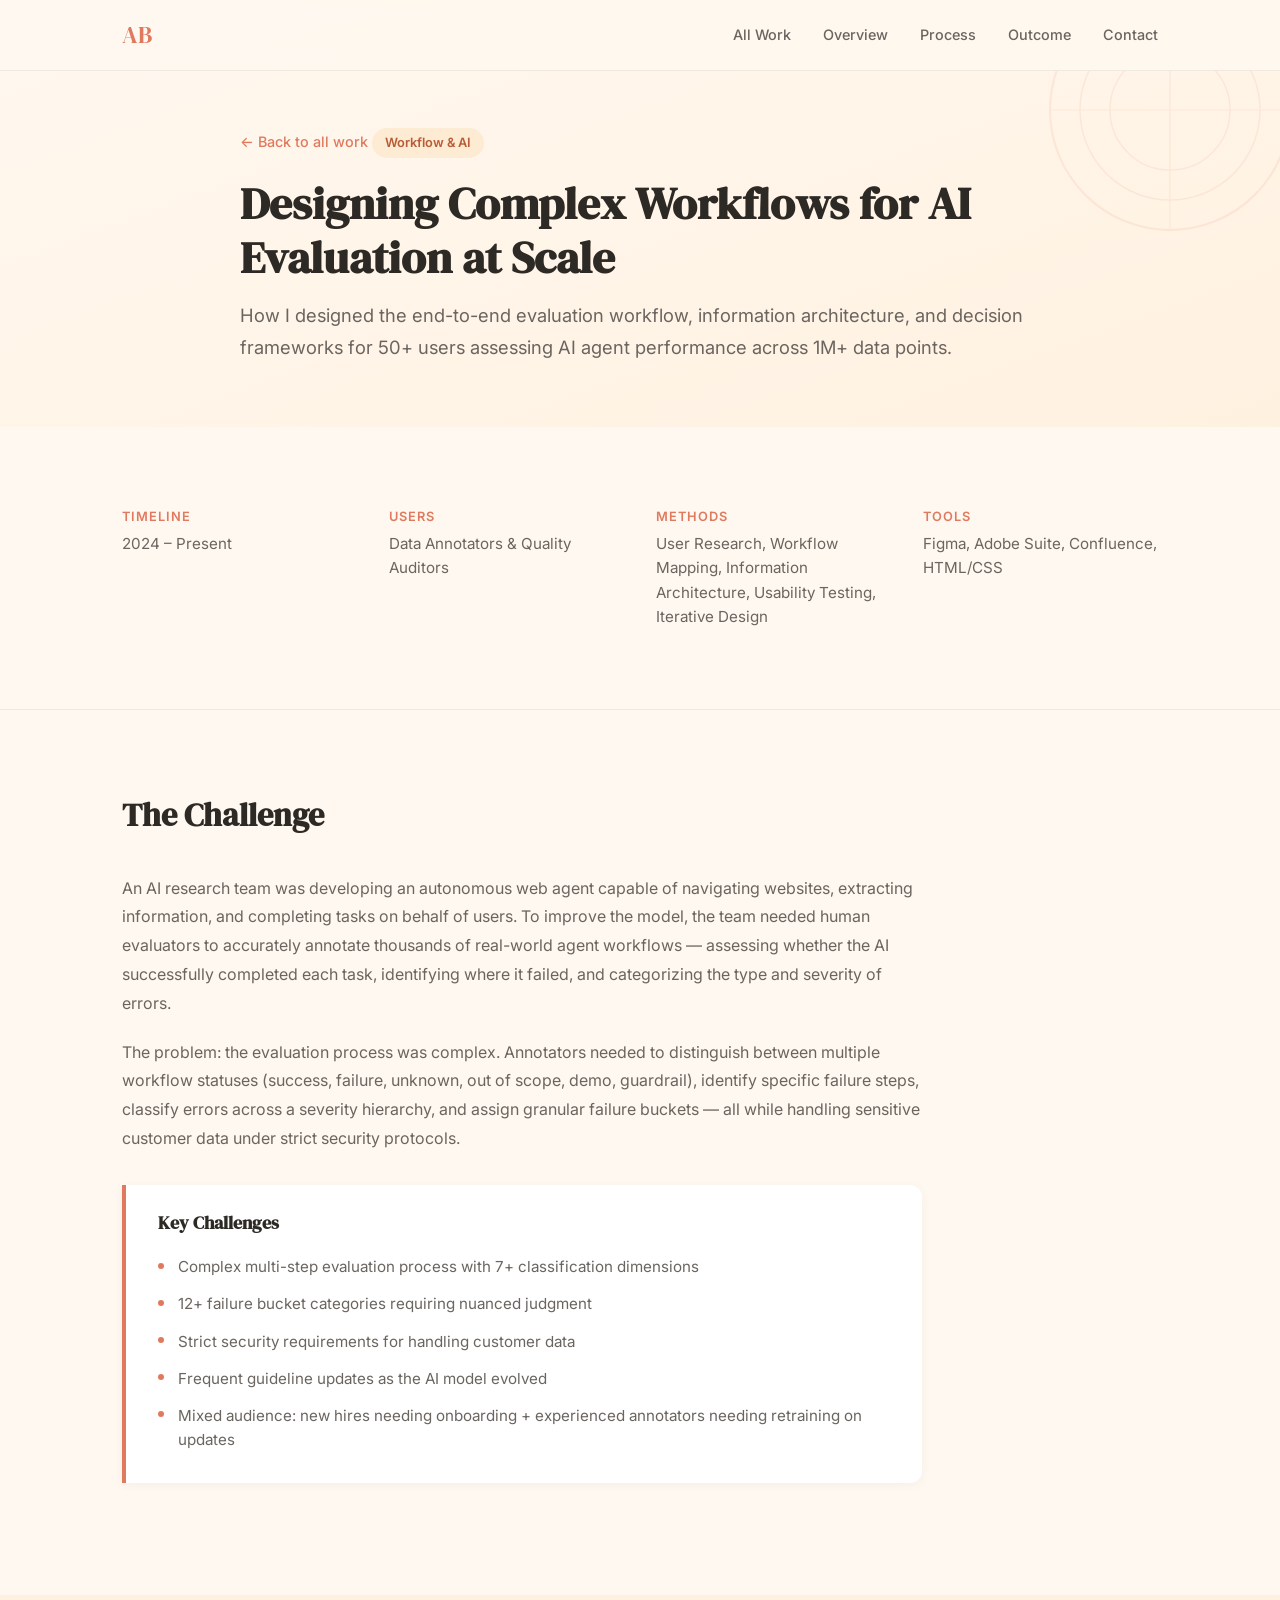
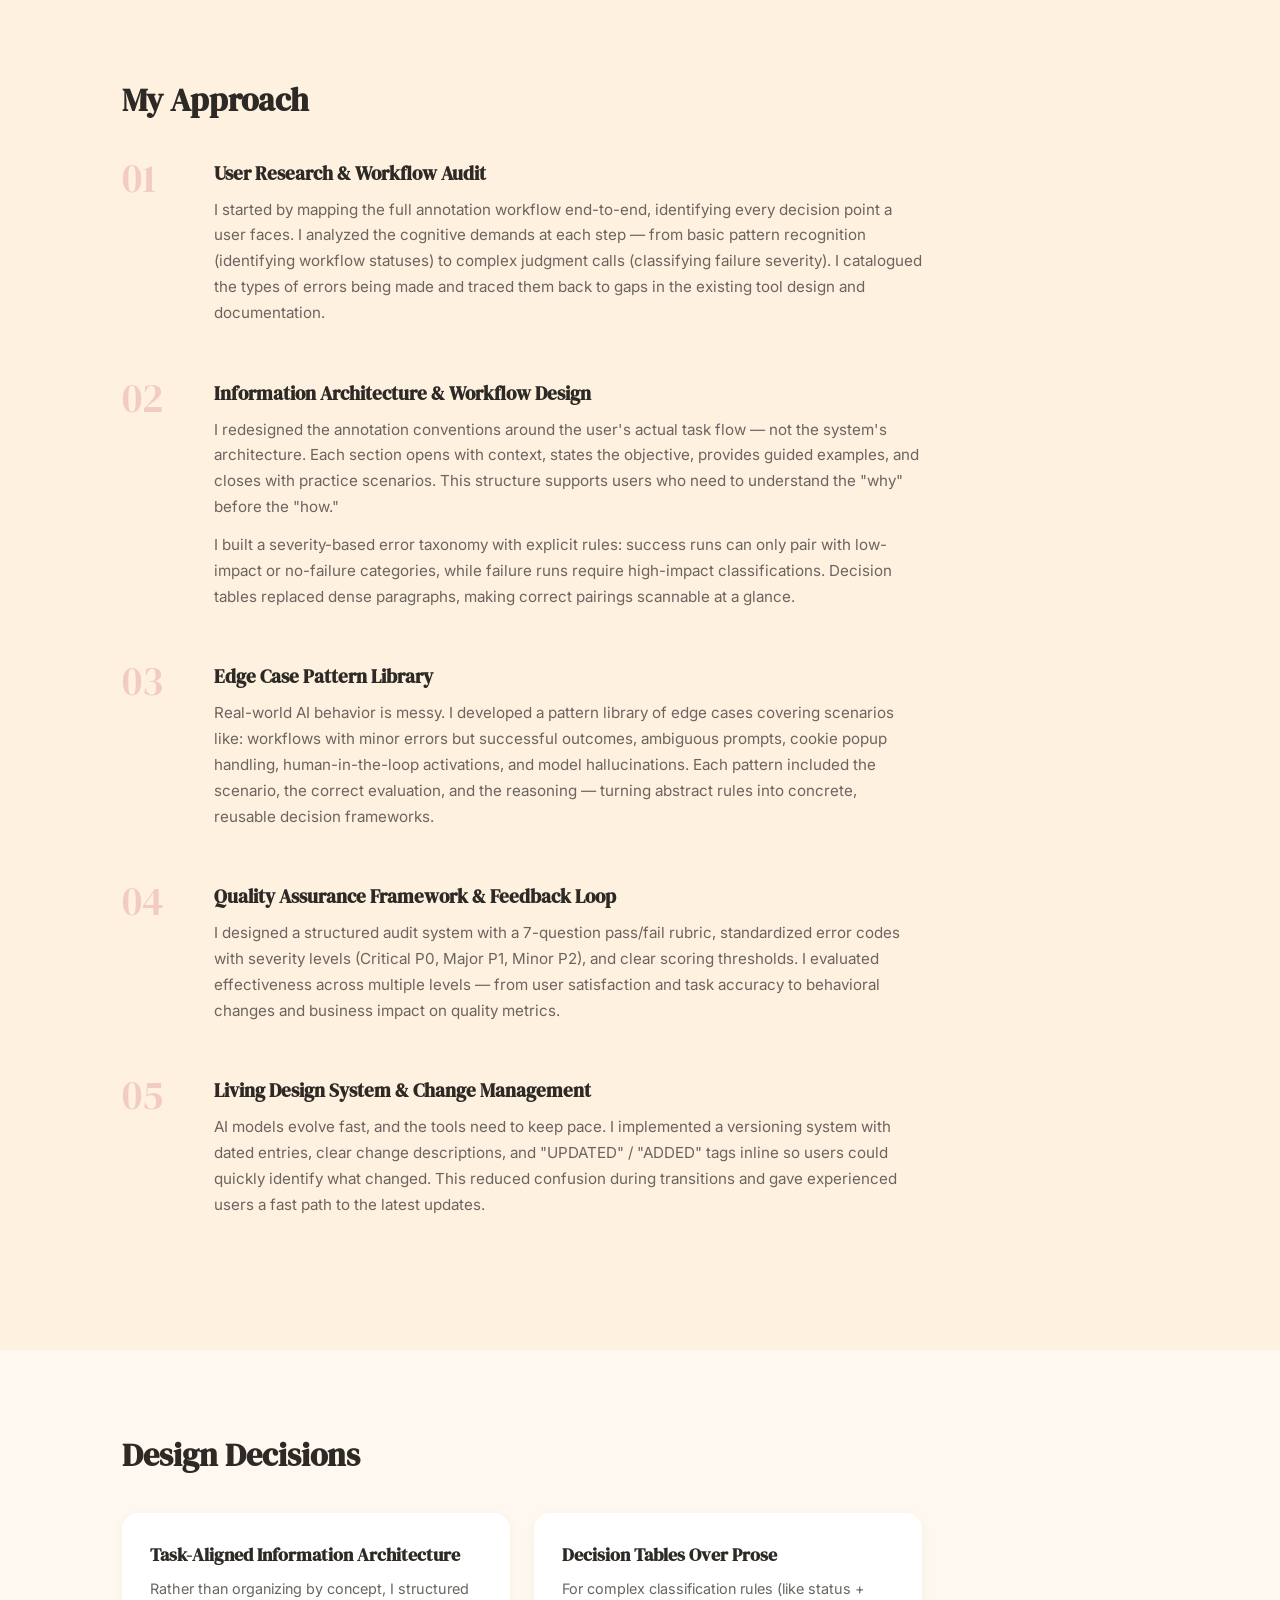
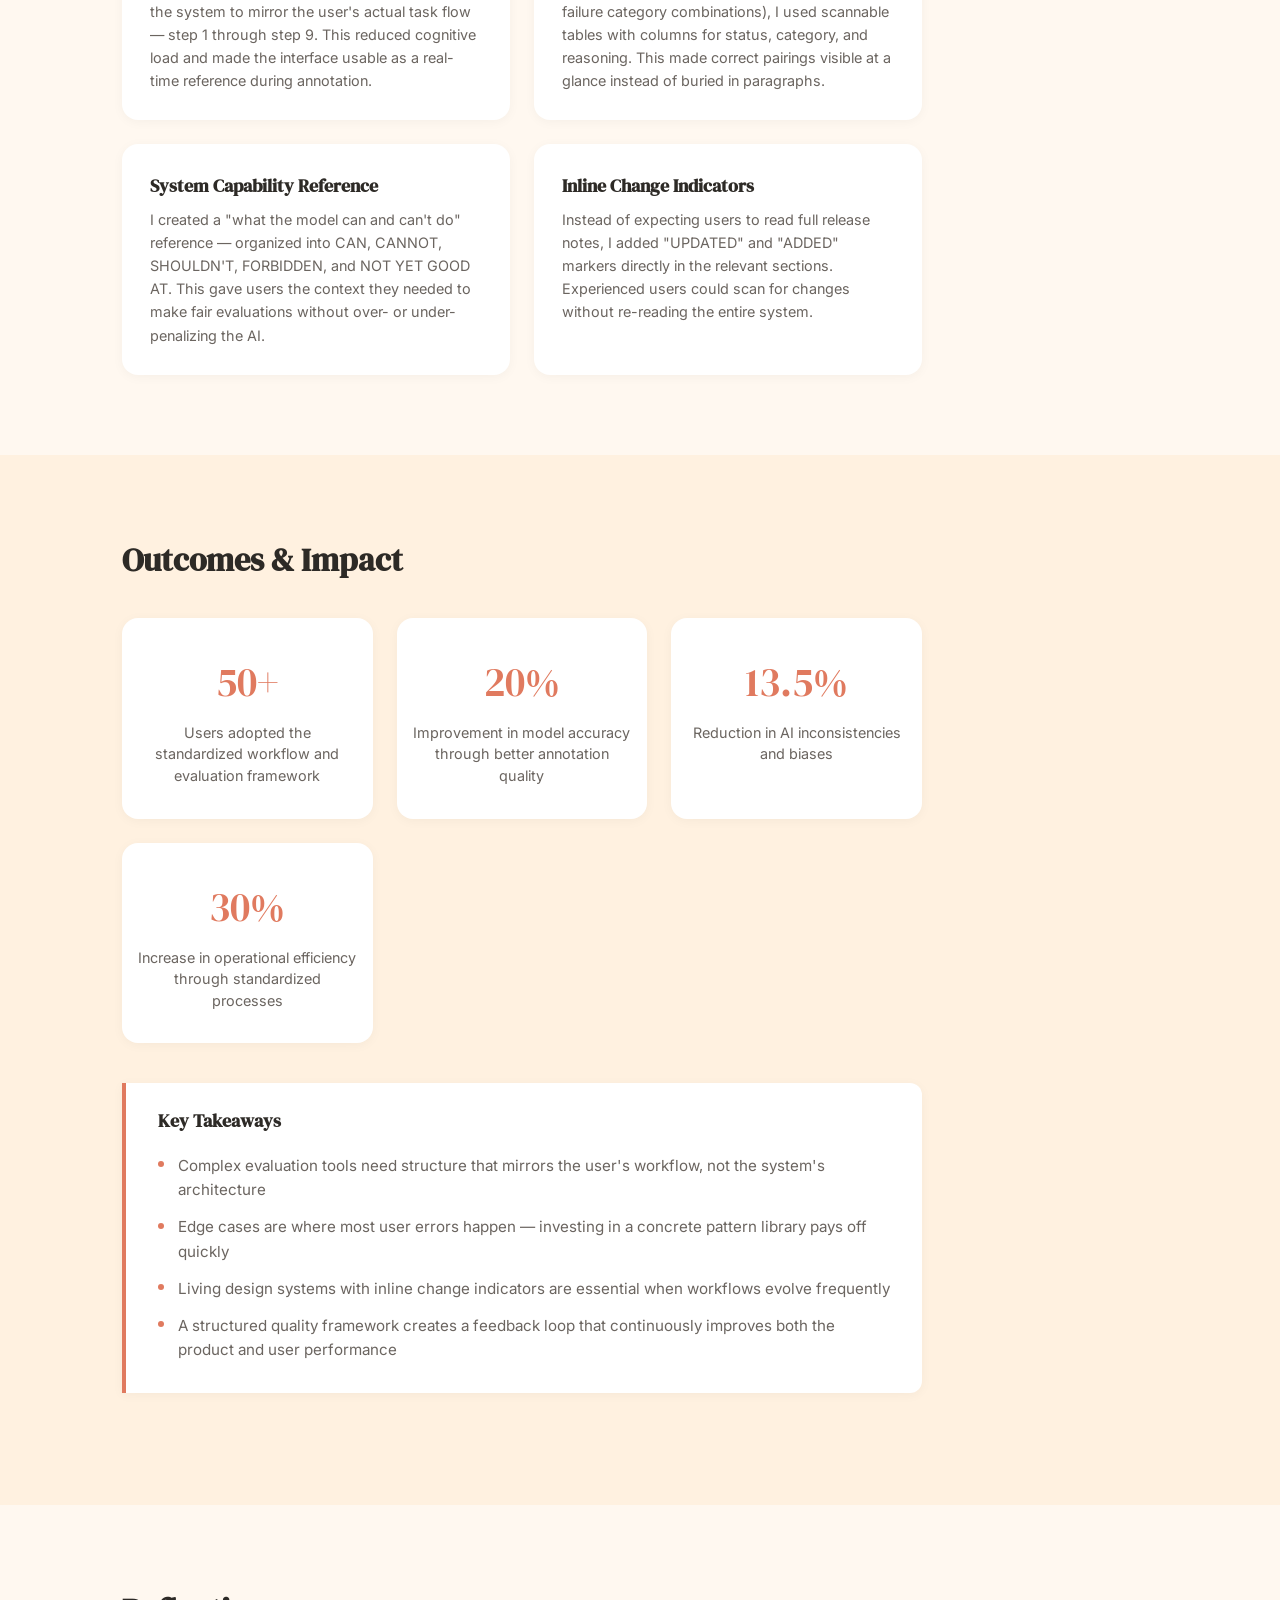
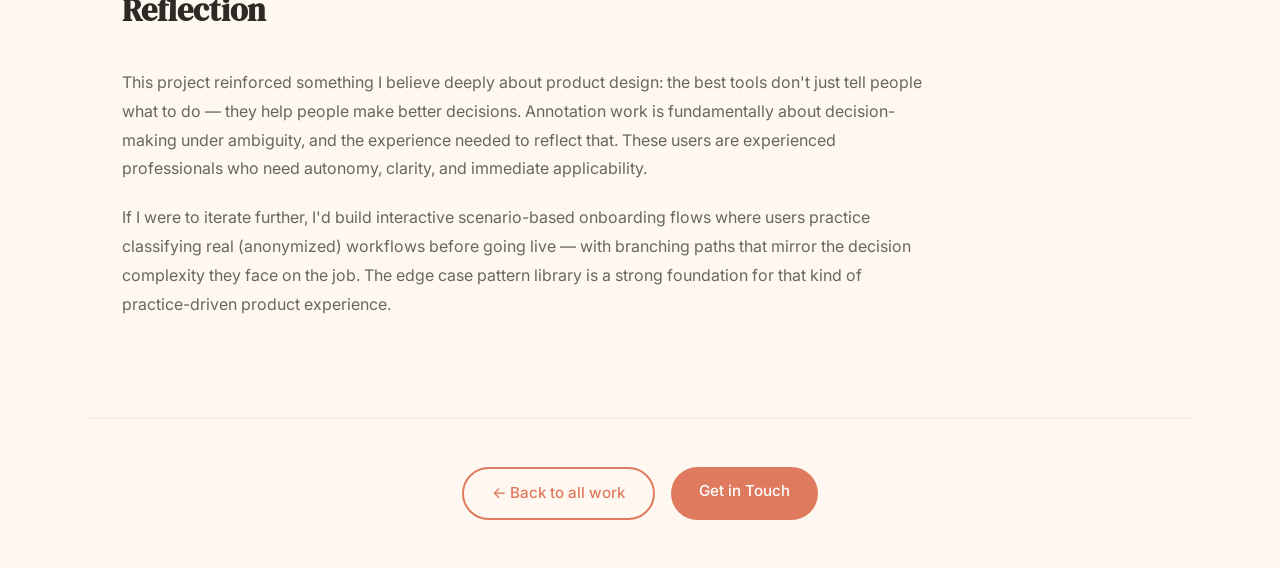
==== commit a66b4db3: "Update case-study-1.html" ====
--- a/case-study-1.html
+++ b/case-study-1.html
@@ -3,7 +3,7 @@
 <head>
   <meta charset="UTF-8">
   <meta name="viewport" content="width=device-width, initial-scale=1.0">
-  <title>Case Study: AI Agent Annotation Training | Anusha Batra</title>
+  <title>Case Study: AI Evaluation Workflow Design | Anusha Batra</title>
   <link rel="stylesheet" href="styles.css">
   <link rel="stylesheet" href="case-study.css">
   <link rel="preconnect" href="https://fonts.googleapis.com">
@@ -27,34 +27,30 @@
   <header class="cs-hero">
     <div class="cs-hero-content">
       <a href="index.html#work" class="cs-back">&larr; Back to all work</a>
-      <div class="cs-tag">AI &amp; Learning Design</div>
-      <h1 class="cs-title">Designing Training for AI Agent Annotation</h1>
-      <p class="cs-subtitle">How I built annotation guidelines and a learning experience to help 50+ evaluators accurately assess AI agent performance across 1M+ data points.</p>
+      <div class="cs-tag">Workflow &amp; AI</div>
+      <h1 class="cs-title">Designing Complex Workflows for AI Evaluation at Scale</h1>
+      <p class="cs-subtitle">How I designed the end-to-end evaluation workflow, information architecture, and decision frameworks for 50+ users assessing AI agent performance across 1M+ data points.</p>
     </div>
   </header>
 
   <section class="cs-meta">
     <div class="section-container">
       <div class="cs-meta-grid">
-        <div class="cs-meta-item">
-          <h3 class="cs-meta-label">Role</h3>
-          <p>Content Author &amp; Learning Designer</p>
-        </div>
         <div class="cs-meta-item">
           <h3 class="cs-meta-label">Timeline</h3>
           <p>2024 &ndash; Present</p>
         </div>
         <div class="cs-meta-item">
-          <h3 class="cs-meta-label">Audience</h3>
+          <h3 class="cs-meta-label">Users</h3>
           <p>Data Annotators &amp; Quality Auditors</p>
         </div>
         <div class="cs-meta-item">
-          <h3 class="cs-meta-label">Frameworks</h3>
-          <p>Bloom's Taxonomy, Gagn&eacute;'s Nine Events, Kirkpatrick Model, Adult Learning Theory</p>
+          <h3 class="cs-meta-label">Methods</h3>
+          <p>User Research, Workflow Mapping, Information Architecture, Usability Testing, Iterative Design</p>
         </div>
         <div class="cs-meta-item">
           <h3 class="cs-meta-label">Tools</h3>
-          <p>Articulate Storyline, Articulate Rise, Adobe Suite, Confluence</p>
+          <p>Figma, Adobe Suite, Confluence, HTML/CSS</p>
         </div>
       </div>
     </div>
@@ -101,13 +97,13 @@
         <div class="cs-process-step">
           <div class="cs-step-number">01</div>
           <div class="cs-step-content">
-            <h3>Needs Analysis &amp; Content Audit</h3>
+            <h3>User Research &amp; Workflow Audit</h3>
             <p>
               I started by mapping the full annotation workflow end-to-end, identifying every decision 
-              point an annotator faces. Using Bloom's Taxonomy, I analyzed the cognitive demands at each 
-              step — from basic recall (identifying workflow statuses) to evaluation-level judgment 
-              (classifying failure severity). I catalogued the types of errors being made and traced 
-              them back to gaps in the existing documentation.
+              point a user faces. I analyzed the cognitive demands at each 
+              step — from basic pattern recognition (identifying workflow statuses) to complex judgment 
+              calls (classifying failure severity). I catalogued the types of errors being made and traced 
+              them back to gaps in the existing tool design and documentation.
             </p>
           </div>
         </div>
@@ -115,16 +111,15 @@
         <div class="cs-process-step">
           <div class="cs-step-number">02</div>
           <div class="cs-step-content">
-            <h3>Structured Guideline Design</h3>
-            <p>
-              I authored comprehensive annotation conventions organized around the annotator's actual 
-              workflow — not the system's architecture. Drawing on Gagn&eacute;'s Nine Events of 
-              Instruction, each section opens with context (gaining attention), states the objective, 
-              provides guided examples, and closes with practice scenarios. This structure supports 
-              adult learners who need to understand the "why" before the "how."
-            </p>
-            <p>
-              I built in a severity-based error taxonomy with explicit rules: success runs can only 
+            <h3>Information Architecture &amp; Workflow Design</h3>
+            <p>
+              I redesigned the annotation conventions around the user's actual 
+              task flow — not the system's architecture. Each section opens with context, 
+              states the objective, provides guided examples, and closes with practice scenarios. 
+              This structure supports users who need to understand the "why" before the "how."
+            </p>
+            <p>
+              I built a severity-based error taxonomy with explicit rules: success runs can only 
               pair with low-impact or no-failure categories, while failure runs require high-impact 
               classifications. Decision tables replaced dense paragraphs, making correct pairings 
               scannable at a glance.
@@ -135,13 +130,13 @@
         <div class="cs-process-step">
           <div class="cs-step-number">03</div>
           <div class="cs-step-content">
-            <h3>Edge Case Library</h3>
-            <p>
-              Real-world AI behavior is messy. I developed a library of edge cases covering scenarios 
+            <h3>Edge Case Pattern Library</h3>
+            <p>
+              Real-world AI behavior is messy. I developed a pattern library of edge cases covering scenarios 
               like: workflows with minor errors but successful outcomes, ambiguous prompts, cookie popup 
-              handling, human-in-the-loop activations, and model hallucinations. Each edge case included 
+              handling, human-in-the-loop activations, and model hallucinations. Each pattern included 
               the scenario, the correct evaluation, and the reasoning — turning abstract rules into 
-              concrete judgment calls.
+              concrete, reusable decision frameworks.
             </p>
           </div>
         </div>
@@ -149,13 +144,13 @@
         <div class="cs-process-step">
           <div class="cs-step-number">04</div>
           <div class="cs-step-content">
-            <h3>Audit Framework &amp; Quality Loop</h3>
-            <p>
-              I designed a structured audit strategy with a 7-question pass/fail rubric, standardized 
+            <h3>Quality Assurance Framework &amp; Feedback Loop</h3>
+            <p>
+              I designed a structured audit system with a 7-question pass/fail rubric, standardized 
               error codes with severity levels (Critical P0, Major P1, Minor P2), and clear scoring 
-              thresholds. Applying the Kirkpatrick Model, I evaluated training effectiveness across 
-              multiple levels — from learner reaction and knowledge retention to on-the-job behavior 
-              changes and business impact on annotation quality metrics.
+              thresholds. I evaluated effectiveness across 
+              multiple levels — from user satisfaction and task accuracy to behavioral 
+              changes and business impact on quality metrics.
             </p>
           </div>
         </div>
@@ -163,12 +158,12 @@
         <div class="cs-process-step">
           <div class="cs-step-number">05</div>
           <div class="cs-step-content">
-            <h3>Living Documentation &amp; Change Management</h3>
-            <p>
-              AI models evolve fast, and guidelines need to keep pace. I implemented a release notes 
+            <h3>Living Design System &amp; Change Management</h3>
+            <p>
+              AI models evolve fast, and the tools need to keep pace. I implemented a versioning 
               system with dated entries, clear change descriptions, and "UPDATED" / "ADDED" tags 
-              inline so annotators could quickly identify what changed. This reduced confusion during 
-              transitions and gave experienced annotators a fast path to the latest updates.
+              inline so users could quickly identify what changed. This reduced confusion during 
+              transitions and gave experienced users a fast path to the latest updates.
             </p>
           </div>
         </div>
@@ -183,35 +178,35 @@
       <div class="cs-content">
         <div class="cs-design-grid">
           <div class="cs-design-card">
-            <h3>Workflow-Aligned Structure</h3>
-            <p>
-              Rather than organizing by concept, I structured the guidelines to mirror the annotator's 
-              actual task flow — step 1 through step 9. This reduced cognitive load and made the doc 
-              usable as a real-time reference during annotation.
-            </p>
-          </div>
-          <div class="cs-design-card">
-            <h3>Decision Tables Over Paragraphs</h3>
+            <h3>Task-Aligned Information Architecture</h3>
+            <p>
+              Rather than organizing by concept, I structured the system to mirror the user's 
+              actual task flow — step 1 through step 9. This reduced cognitive load and made the 
+              interface usable as a real-time reference during annotation.
+            </p>
+          </div>
+          <div class="cs-design-card">
+            <h3>Decision Tables Over Prose</h3>
             <p>
               For complex classification rules (like status + failure category combinations), I used 
-              scenario tables with columns for status, category, and reasoning. This made correct 
-              pairings scannable at a glance instead of buried in prose.
-            </p>
-          </div>
-          <div class="cs-design-card">
-            <h3>Model Capability Reference</h3>
-            <p>
-              I created a "what the model can and can't do" section — organized into CAN, CANNOT, 
-              SHOULDN'T, FORBIDDEN, and NOT YET GOOD AT. This gave annotators the context they needed 
+              scannable tables with columns for status, category, and reasoning. This made correct 
+              pairings visible at a glance instead of buried in paragraphs.
+            </p>
+          </div>
+          <div class="cs-design-card">
+            <h3>System Capability Reference</h3>
+            <p>
+              I created a "what the model can and can't do" reference — organized into CAN, CANNOT, 
+              SHOULDN'T, FORBIDDEN, and NOT YET GOOD AT. This gave users the context they needed 
               to make fair evaluations without over- or under-penalizing the AI.
             </p>
           </div>
           <div class="cs-design-card">
-            <h3>Inline Change Markers</h3>
-            <p>
-              Instead of expecting annotators to read full release notes, I added "UPDATED" and "ADDED" 
-              tags directly in the relevant sections. Experienced annotators could scan for changes 
-              without re-reading the entire document.
+            <h3>Inline Change Indicators</h3>
+            <p>
+              Instead of expecting users to read full release notes, I added "UPDATED" and "ADDED" 
+              markers directly in the relevant sections. Experienced users could scan for changes 
+              without re-reading the entire system.
             </p>
           </div>
         </div>
@@ -226,7 +221,7 @@
         <div class="cs-outcomes-grid">
           <div class="cs-outcome-card">
             <div class="cs-outcome-number">50+</div>
-            <p>ML engineers and data scientists adopted the standardized guidelines</p>
+            <p>Users adopted the standardized workflow and evaluation framework</p>
           </div>
           <div class="cs-outcome-card">
             <div class="cs-outcome-number">20%</div>
@@ -245,10 +240,10 @@
         <div class="cs-callout">
           <h3>Key Takeaways</h3>
           <ul>
-            <li>Complex evaluation tasks need structure that mirrors the evaluator's workflow, not the system's architecture</li>
-            <li>Edge cases are where most annotation errors happen — investing in a concrete edge case library pays off quickly</li>
-            <li>Living documentation with inline change markers is essential when guidelines evolve frequently</li>
-            <li>A structured audit framework creates a feedback loop that continuously improves both the guidelines and annotator performance</li>
+            <li>Complex evaluation tools need structure that mirrors the user's workflow, not the system's architecture</li>
+            <li>Edge cases are where most user errors happen — investing in a concrete pattern library pays off quickly</li>
+            <li>Living design systems with inline change indicators are essential when workflows evolve frequently</li>
+            <li>A structured quality framework creates a feedback loop that continuously improves both the product and user performance</li>
           </ul>
         </div>
       </div>
@@ -260,18 +255,18 @@
       <h2 class="cs-section-title">Reflection</h2>
       <div class="cs-content">
         <p>
-          This project reinforced something I believe deeply about learning design: the best training 
-          materials don't just tell people what to do — they help people make better judgments. 
-          Annotation work is fundamentally about decision-making under ambiguity, and the learning 
-          experience needed to reflect that. Adult learning theory was central here — these evaluators 
-          are experienced professionals who need autonomy, relevance, and immediate applicability.
-        </p>
-        <p>
-          If I were to iterate further, I'd build interactive scenario-based assessments in 
-          Articulate Storyline where annotators practice classifying real (anonymized) workflows 
-          before going live — with branching scenarios that mirror the decision complexity they 
-          face on the job. The edge case library is a strong foundation for that kind of 
-          practice-based learning.
+          This project reinforced something I believe deeply about product design: the best tools 
+          don't just tell people what to do — they help people make better decisions. 
+          Annotation work is fundamentally about decision-making under ambiguity, and the 
+          experience needed to reflect that. These users 
+          are experienced professionals who need autonomy, clarity, and immediate applicability.
+        </p>
+        <p>
+          If I were to iterate further, I'd build interactive scenario-based onboarding flows 
+          where users practice classifying real (anonymized) workflows 
+          before going live — with branching paths that mirror the decision complexity they 
+          face on the job. The edge case pattern library is a strong foundation for that kind of 
+          practice-driven product experience.
         </p>
       </div>
     </div>
